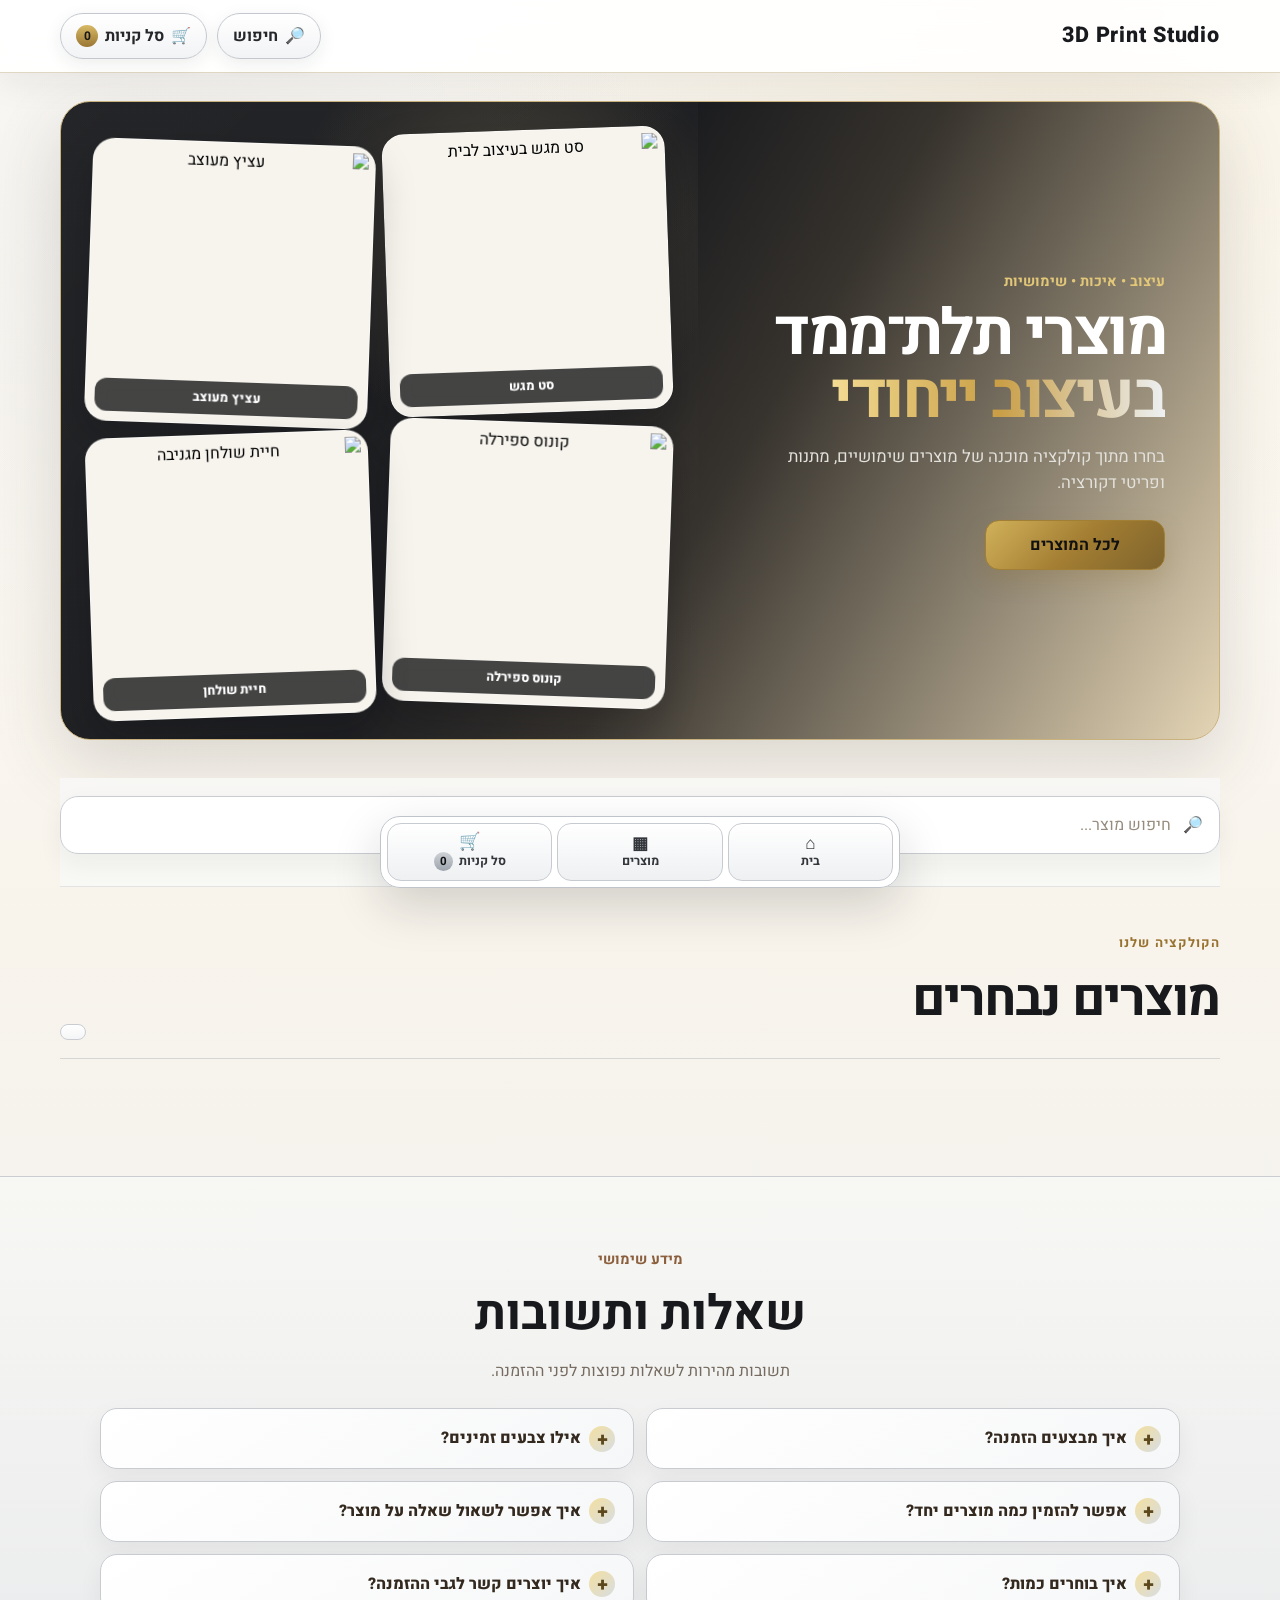
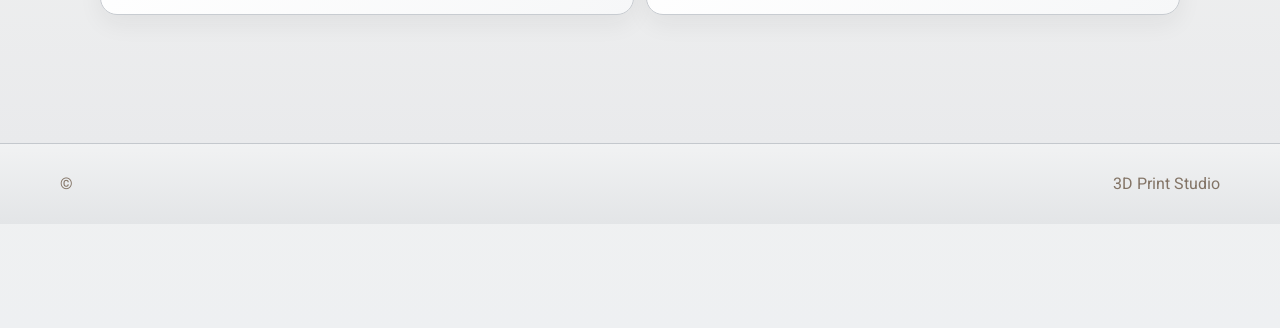
==== public/index.html @ 4e52badb "Refresh mobile layout fixes" ====
<!doctype html>
<html lang="he" dir="rtl">
<head>
  <meta http-equiv="Cache-Control" content="no-cache, no-store, must-revalidate">
  <meta http-equiv="Pragma" content="no-cache">
  <meta http-equiv="Expires" content="0">
  <meta charset="utf-8" />
  <meta name="viewport" content="width=device-width, initial-scale=1, viewport-fit=cover" />
  <title>3D Print Studio | הדפסות תלת־ממד</title>
  <meta name="description" content="מוצרי תלת־ממד מוכנים לבחירה והזמנה." />
  <meta name="robots" content="index,follow" />
  <meta name="theme-color" content="#f7f7f5" />
  <link rel="stylesheet" href="style.css?v=mobile-fix-20261004-1" />
</head>
<body>
  <a class="skip-link" href="#products">דלג למוצרים</a>

  <header class="site-header">
    <div class="container nav">
      <a class="brand" href="#top" id="brand-name">3D Print Studio</a>
      <div class="nav-actions">
        <button class="icon-btn top-action" id="search-focus" aria-label="עבור לחיפוש"><span>🔎</span><span>חיפוש</span></button>
        <button class="cart-btn top-action" id="cart-open" aria-label="פתח סל"><span>🛒</span><span>סל קניות</span><b id="cart-count">0</b></button>
      </div>
    </div>
  </header>

  <main id="top">

    <section class="lux-hero" aria-label="מוצרי תלת־ממד">
      <div class="container lux-hero-inner">
        <div class="lux-hero-copy">
          <span class="eyebrow">עיצוב • איכות • שימושיות</span>
          <h1>מוצרי תלת־ממד<br><span>בעיצוב ייחודי</span></h1>
          <p>בחרו מתוך קולקציה מוכנה של מוצרים שימושיים, מתנות ופריטי דקורציה.</p>
          <a class="btn primary lux-hero-btn" href="#products">לכל המוצרים</a>
        </div>
        <div class="lux-hero-visual hero-real-products" aria-label="מוצרים אמיתיים מהקטלוג">
          <button class="hero-real-card hero-real-tray" type="button" data-hero-product="home-tray-set" aria-label="פתח סט מגש בעיצוב לבית">
            <img data-hero-image="home-tray-set" alt="סט מגש בעיצוב לבית">
            <span>סט מגש</span>
          </button>
          <button class="hero-real-card hero-real-planter" type="button" data-hero-product="ribbed-planter" aria-label="פתח עציץ מעוצב">
            <img data-hero-image="ribbed-planter" alt="עציץ מעוצב">
            <span>עציץ מעוצב</span>
          </button>
          <button class="hero-real-card hero-real-cone" type="button" data-hero-product="spiral-cone" aria-label="פתח קונוס ספירלה">
            <img data-hero-image="spiral-cone" alt="קונוס ספירלה">
            <span>קונוס ספירלה</span>
          </button>
          <button class="hero-real-card hero-real-animal" type="button" data-hero-product="cool-desk-animal" aria-label="פתח חיית שולחן מגניבה">
            <img data-hero-image="cool-desk-animal" alt="חיית שולחן מגניבה">
            <span>חיית שולחן</span>
          </button>
        </div>
      </div>
    </section>
    <section class="catalog-wrap">
      <div class="container">
        <div class="catalog-toolbar">
          <div class="search-box">
            <span>🔎</span>
            <input id="search" type="search" placeholder="חיפוש מוצר..." autocomplete="off" aria-label="חיפוש מוצרים" />
          </div>
          <div id="categories" class="chips" aria-label="סינון קטגוריות"></div>
        </div>

        <div class="catalog-head">
          <div>
            <span class="eyebrow">הקולקציה שלנו</span>
            <h2 id="products">מוצרים נבחרים</h2>
          </div>
          <span id="result-count" class="result-count"></span>
        </div>

        <div id="product-grid" class="grid" aria-live="polite"></div>
        <div id="empty-state" class="empty" hidden>לא מצאנו מוצר מתאים. נסו חיפוש אחר.</div>
      </div>
    </section>

    <section class="faq-section" id="faq">
      <div class="container faq-container">
        <div class="faq-head">
          <span class="eyebrow">מידע שימושי</span>
          <h2>שאלות ותשובות</h2>
          <p>תשובות מהירות לשאלות נפוצות לפני ההזמנה.</p>
        </div>

        <div class="faq-list">
          <details class="faq-item">
            <summary>איך מבצעים הזמנה?</summary>
            <p>בוחרים מוצר, צבע וכמות, מוסיפים לסל ולבסוף שולחים את ההזמנה דרך WhatsApp.</p>
          </details>
          <details class="faq-item">
            <summary>אילו צבעים זמינים?</summary>
            <p>בכל המוצרים אפשר לבחור בין שחור, לבן, ורוד וכחול לפני ההוספה לסל.</p>
          </details>
          <details class="faq-item">
            <summary>אפשר להזמין כמה מוצרים יחד?</summary>
            <p>כן. אפשר להוסיף כמה מוצרים וכמויות שונות לסל ולשלוח את הכול יחד בהזמנה אחת.</p>
          </details>
          <details class="faq-item">
            <summary>איך אפשר לשאול שאלה על מוצר?</summary>
            <p>אפשר לפנות אלינו ישירות ב־WhatsApp ולכתוב את שם המוצר ואת השאלה בצורה מפורטת.</p>
          </details>
          <details class="faq-item">
            <summary>איך בוחרים כמות?</summary>
            <p>בחלון המוצר אפשר להגדיל או להקטין את הכמות לפני ההוספה לסל.</p>
          </details>
          <details class="faq-item">
            <summary>איך יוצרים קשר לגבי ההזמנה?</summary>
            <p>אחרי שבוחרים את המוצרים בסל, לוחצים על “שליחת ההזמנה ב־WhatsApp” וממשיכים משם.</p>
          </details>
        </div>
      </div>
    </section>
  </main>

  <div class="product-modal" id="product-modal" aria-hidden="true">
    <div class="product-modal-card" role="dialog" aria-modal="true" aria-labelledby="product-modal-title">
      <button class="product-modal-close" id="product-modal-close" aria-label="סגור">✕</button>
      <div id="product-modal-media" class="product-modal-media"></div>
      <div class="product-modal-content">
        <span id="product-modal-category" class="category"></span>
        <h2 id="product-modal-title"></h2>
        <p id="product-modal-description"></p>

        <div class="product-option" id="product-color-wrap">
          <span class="quantity-label">בחרו צבע</span>
          <div id="product-colors" class="color-options" aria-label="בחירת צבע"></div>
        </div>

        <div class="product-quantity-wrap">
          <span class="quantity-label">כמות</span>
          <div class="quantity-control" aria-label="בחירת כמות">
            <button type="button" id="product-qty-minus" aria-label="הפחת כמות">−</button>
            <input id="product-qty" type="number" min="1" max="9" value="1" inputmode="numeric" aria-label="כמות" />
            <button type="button" id="product-qty-plus" aria-label="הגדל כמות">+</button>
          </div>
        </div>

        <div class="product-modal-bottom">
          <strong id="product-modal-price"></strong>
          <button class="btn primary" id="product-modal-add">הוספה לסל</button>
        </div>
      </div>
    </div>
  </div>

  <aside class="cart-drawer" id="cart" aria-hidden="true" aria-label="סל מוצרים">
    <div class="cart-panel">
      <div class="cart-head">
        <h2>הבחירה שלי</h2>
        <button class="icon-btn" id="cart-close" aria-label="סגור סל">✕</button>
      </div>
      <div id="cart-items" class="cart-items"></div>
      <div class="cart-footer">
        <div class="cart-total" id="cart-total-wrap">
          <span>סה״כ עלות המוצרים</span>
          <strong id="cart-total">₪0</strong>
        </div>
        <button class="btn primary full" id="send-order" type="button">המשך לפרטי לקוח</button>
        <button class="btn ghost full" id="whatsapp-order">שליחה ב־WhatsApp</button>
        <button class="btn ghost full" id="clear-cart">ניקוי הסל</button>
      </div>
    </div>
  </aside>


  <div class="checkout-modal" id="checkout-modal" aria-hidden="true" hidden>
    <div class="checkout-card" role="dialog" aria-modal="true" aria-labelledby="checkout-title">
      <button class="checkout-close" id="checkout-close" aria-label="סגור">✕</button>

      <div class="checkout-steps" aria-label="שלבי הזמנה">
        <span class="checkout-step active" data-step-indicator="1">1 <small>פרטים</small></span>
        <span class="checkout-step" data-step-indicator="2">2 <small>תשלום</small></span>
        <span class="checkout-step" data-step-indicator="3">3 <small>אישור</small></span>
      </div>

      <section class="checkout-pane active" data-checkout-step="1">
        <span class="eyebrow">כמעט סיימנו</span>
        <h2 id="checkout-title">פרטי הלקוח</h2>
        <p class="checkout-lead">מלאו את הפרטים כדי שנוכל להכין את ההזמנה ולהמשיך לתשלום.</p>

        <form id="customer-form" class="customer-form">
          <label>
            <span>שם מלא</span>
            <input id="customer-name" name="name" type="text" autocomplete="name" required maxlength="80" />
          </label>
          <label>
            <span>טלפון</span>
            <input id="customer-phone" name="phone" type="tel" autocomplete="tel" inputmode="tel" required maxlength="20" />
          </label>
          <label>
            <span>עיר</span>
            <input id="customer-city" name="city" type="text" autocomplete="address-level2" required maxlength="60" />
          </label>
          <label>
            <span>כתובת</span>
            <input id="customer-address" name="address" type="text" autocomplete="street-address" maxlength="120" />
          </label>

          <fieldset class="delivery-options">
            <legend>איך תרצו לקבל את ההזמנה?</legend>
            <label class="delivery-choice"><input type="radio" name="delivery" value="משלוח" checked /> <span>משלוח</span></label>
            <label class="delivery-choice"><input type="radio" name="delivery" value="איסוף עצמי" /> <span>איסוף עצמי</span></label>
          </fieldset>

          <label class="full-field">
            <span>הערות להזמנה</span>
            <textarea id="customer-notes" name="notes" rows="3" maxlength="300" placeholder="אפשר לכתוב כאן הערה נוספת"></textarea>
          </label>

          <div class="checkout-order-mini">
            <span>סה״כ מוצרים</span>
            <strong id="checkout-total-step1">₪0</strong>
          </div>
          <div class="checkout-order-mini">
            <span>משלוח</span>
            <strong id="checkout-shipping-step1">₪30</strong>
          </div>
          <div class="checkout-order-mini">
            <span>סה״כ לתשלום</span>
            <strong id="checkout-grand-total-step1">₪0</strong>
          </div>
          <small class="checkout-note">משלוח: ₪30. באיסוף עצמי אין דמי משלוח.</small>

          <button class="btn primary full" type="submit">המשך לתשלום</button>
        </form>
      </section>

      <section class="checkout-pane payment-page" data-checkout-step="2" hidden>
        <div class="payment-page-hero">
          <span class="payment-page-kicker">שלב אחרון</span>
          <h2>השלמת ההזמנה</h2>
          <p>עברו על הסיכום, ואז צרו קשר כדי להשלים תשלום ולאשר את ההזמנה.</p>
        </div>

        <div id="payment-order-summary" class="payment-order-summary"></div>

        <div class="payment-total">
          <span>סה״כ לתשלום</span>
          <strong id="checkout-payment-total">₪0</strong>
        </div>

        <div class="payment-contact-card">
          <span class="payment-contact-label">לתשלום ולאישור ההזמנה</span>
          <a class="payment-phone" href="tel:0525989098">052-598-9098</a>
          <p>צרו קשר במספר הזה, וננחה אתכם כיצד להשלים את התשלום ולאשר את ההזמנה.</p>
          <a class="payment-call-btn" href="tel:0525989098">התקשרו עכשיו</a>
        </div>

        <div class="payment-page-actions">
          <button class="btn primary full" id="checkout-confirm-order" type="button">שמרתי את פרטי ההזמנה</button>
          <button class="btn ghost full" id="checkout-back" type="button">חזרה לפרטים</button>
        </div>
      </section>

      <section class="checkout-pane checkout-success" data-checkout-step="3" hidden>
        <div class="success-icon" aria-hidden="true">✓</div>
        <span class="eyebrow">אישור הזמנה</span>
        <h2>פרטי ההזמנה נשמרו</h2>
        <p>פרטי ההזמנה נשמרו. להשלמת התשלום ולאישור סופי, יש ליצור קשר בטלפון <a href="tel:0525989098"><strong>052-598-9098</strong></a>.</p>
        <div id="success-summary" class="payment-order-summary"></div>
        <button class="btn primary full" id="success-close" type="button">סיום</button>
      </section>
    </div>
  </div>

  <nav class="mobile-nav" aria-label="ניווט מהיר">
    <a class="mobile-nav-btn" href="#top"><span class="mobile-nav-icon">⌂</span><span>בית</span></a>
    <a class="mobile-nav-btn" href="#products"><span class="mobile-nav-icon">▦</span><span>מוצרים</span></a>
    <button class="mobile-nav-btn" id="mobile-cart"><span class="mobile-nav-icon">🛒</span><span>סל קניות <b id="mobile-cart-count">0</b></span></button>
  </nav>

  <footer>
    <div class="container footer">
      <span id="footer-brand">3D Print Studio</span>
      <span>© <span id="year"></span></span>
    </div>
  </footer>

  <script src="settings.js"></script>
  <script src="products.js?v=stable-product-images-20261002-1"></script>
  <script src="app.js?v=mobile-fix-20261004-1"></script>
</body>
</html>
---- public/style.css ----
@import url('https://fonts.googleapis.com/css2?family=Heebo:wght@400;500;600;700;800&display=swap');
:root{--bg:#080d1a;--panel:#11192b;--panel2:#151f35;--text:#f7f8fc;--muted:#aab5c8;--line:#26334f;--accent:#7da2ff;--white:#fff;--radius:22px}
*{box-sizing:border-box}
html{scroll-behavior:smooth;-webkit-text-size-adjust:100%}
body{margin:0;font-family:"Heebo",Arial,sans-serif;background:var(--bg);color:var(--text);line-height:1.55;padding-bottom:0}
button,input{font:inherit}
button,a{touch-action:manipulation}
a{text-decoration:none;color:inherit}
img{max-width:100%;display:block}
.container{width:min(1160px,92%);margin:auto}
.skip-link{position:absolute;top:-100px;right:16px;background:white;color:#111;padding:12px 16px;z-index:999}.skip-link:focus{top:10px}
.site-header{position:sticky;top:0;z-index:50;background:rgba(8,13,26,.88);backdrop-filter:blur(14px);border-bottom:1px solid rgba(255,255,255,.06)}
.nav{height:72px;display:flex;align-items:center;justify-content:space-between;gap:16px}.brand{font-size:1.25rem;font-weight:800}.nav-actions{display:flex;gap:10px}
.icon-btn,.cart-btn{border:1px solid var(--line);background:var(--panel);color:var(--text);min-height:44px;border-radius:13px;padding:0 15px;cursor:pointer}.icon-btn:focus-visible,.cart-btn:focus-visible,.btn:focus-visible,.chip:focus-visible,.add-btn:focus-visible,input:focus-visible{outline:3px solid #bfd0ff;outline-offset:2px}
.hero{display:grid;grid-template-columns:1.15fr .85fr;gap:50px;align-items:center;min-height:610px;padding-top:60px;padding-bottom:60px}
.eyebrow{display:block;font-size:.9rem;font-weight:700;color:#9db9ff;margin-bottom:12px}.hero h1{font-size:clamp(2.7rem,6vw,5.4rem);line-height:1.02;letter-spacing:-.04em;margin:0 0 20px}.hero p{font-size:1.16rem;color:var(--muted);max-width:650px}.hero-actions{display:flex;gap:12px;flex-wrap:wrap;margin-top:28px}
.btn{display:inline-flex;align-items:center;justify-content:center;min-height:50px;padding:0 20px;border-radius:14px;font-weight:700;border:1px solid transparent;cursor:pointer}.primary{background:var(--white);color:#0b1020}.ghost{border-color:var(--line);background:var(--panel);color:var(--text)}
.hero-visual{background:radial-gradient(circle at 70% 20%,#6f8df2 0,transparent 35%),linear-gradient(145deg,#1a2540,#101728);border:1px solid var(--line);border-radius:32px;min-height:390px;display:grid;place-items:center;box-shadow:0 30px 100px rgba(0,0,0,.35)}.hero-badge{font-size:6rem;font-weight:800;letter-spacing:-.08em}
.catalog-wrap{background:#0d1424;border-top:1px solid var(--line);border-bottom:1px solid var(--line);padding:36px 0 84px}
.catalog-toolbar{position:sticky;top:72px;z-index:40;background:#0d1424;padding:18px 0 15px}.search-box{display:flex;align-items:center;gap:10px;background:var(--panel);border:1px solid var(--line);border-radius:16px;padding:0 16px;min-height:54px}.search-box input{border:0;outline:0;background:transparent;color:var(--text);width:100%;font-size:1rem}.search-box input::placeholder{color:#7f8ba0}
.chips{display:flex;gap:10px;overflow:auto;padding:13px 0 3px;scrollbar-width:none}.chips::-webkit-scrollbar{display:none}.chip{white-space:nowrap;border:1px solid var(--line);background:transparent;color:var(--muted);padding:9px 14px;border-radius:999px;cursor:pointer}.chip.active{background:#eef2ff;color:#111827;border-color:#eef2ff}
.catalog-head{display:flex;align-items:end;justify-content:space-between;gap:20px;margin:38px 0 24px}.catalog-head h2,.about h2{font-size:clamp(2rem,4vw,3rem);margin:0}.result-count{color:var(--muted)}
.grid{display:grid;grid-template-columns:repeat(3,1fr);gap:20px}.product-card{background:var(--panel);border:1px solid var(--line);border-radius:var(--radius);overflow:hidden;display:flex;flex-direction:column;min-width:0}.product-image,.product-placeholder{width:100%;aspect-ratio:4/3;object-fit:cover;background:linear-gradient(145deg,#253553,#182239)}.product-placeholder{display:grid;place-items:center}.product-placeholder span{font-size:3rem;font-weight:800;color:#c6d4f6}.product-content{padding:20px;display:flex;flex-direction:column;flex:1}.category{font-size:.83rem;color:#9db9ff;font-weight:700}.product-content h3{font-size:1.3rem;margin:6px 0}.product-content p{color:var(--muted);margin:0 0 18px}.product-bottom{margin-top:auto;display:flex;align-items:center;justify-content:space-between;gap:12px}.add-btn{border:0;background:#eef2ff;color:#101522;min-height:44px;padding:0 14px;border-radius:12px;font-weight:700;cursor:pointer}
.empty{text-align:center;color:var(--muted);padding:70px 0}.about{display:grid;grid-template-columns:1fr 1fr;gap:50px;padding-top:90px;padding-bottom:90px}.about p{color:var(--muted);font-size:1.08rem}
.cart-drawer{position:fixed;inset:0;background:rgba(0,0,0,.55);z-index:100;opacity:0;pointer-events:none;transition:.2s}.cart-drawer.open{opacity:1;pointer-events:auto}.cart-panel{position:absolute;top:0;bottom:0;left:0;width:min(440px,100%);background:#0e1628;border-right:1px solid var(--line);padding:20px;display:flex;flex-direction:column;transform:translateX(-100%);transition:.25s}.cart-drawer.open .cart-panel{transform:none}.cart-head{display:flex;align-items:center;justify-content:space-between}.cart-items{display:flex;flex-direction:column;gap:10px;overflow:auto;padding:12px 0;flex:1}.cart-item{display:flex;align-items:center;justify-content:space-between;background:var(--panel);border:1px solid var(--line);border-radius:14px;padding:14px}.cart-item div{display:flex;flex-direction:column}.cart-item span,.cart-empty{color:var(--muted)}.cart-item button{background:transparent;border:0;color:var(--text);font-size:1.2rem;min-width:44px;min-height:44px}.cart-footer{display:grid;gap:10px}.full{width:100%}.no-scroll{overflow:hidden}
footer{border-top:1px solid var(--line)}.footer{display:flex;justify-content:space-between;padding:28px 0;color:#8793a8}
.mobile-nav{display:none}
@media(max-width:850px){body{padding-bottom:72px}.site-header{top:0}.nav{height:64px}.hero{grid-template-columns:1fr;min-height:auto;padding-top:34px;gap:28px}.hero-visual{order:-1;min-height:220px}.hero-badge{font-size:4rem}.hero h1{font-size:clamp(2.4rem,12vw,4rem)}.catalog-toolbar{top:64px}.grid{grid-template-columns:repeat(2,1fr)}.about{grid-template-columns:1fr;gap:15px}.mobile-nav{position:fixed;bottom:0;right:0;left:0;z-index:60;height:66px;background:rgba(10,16,29,.96);backdrop-filter:blur(14px);border-top:1px solid var(--line);display:grid;grid-template-columns:repeat(3,1fr)}.mobile-nav a,.mobile-nav button{display:grid;place-items:center;color:var(--text);background:transparent;border:0;font-weight:600}.footer{padding-bottom:25px}}
@media(max-width:560px){.container{width:min(94%,1160px)}.nav-actions .icon-btn{display:none}.hero-actions{display:grid}.hero-actions .btn{width:100%}.grid{grid-template-columns:1fr}.product-content{padding:17px}.product-bottom{align-items:stretch;flex-direction:column}.add-btn{width:100%;min-height:48px}.catalog-head{align-items:flex-start;flex-direction:column}.about{padding-top:65px;padding-bottom:65px}}
@media(prefers-reduced-motion:reduce){*{scroll-behavior:auto!important;transition:none!important}}


/* ===== Professional homepage refresh ===== */
.hero{position:relative}
.hero-copy{position:relative;z-index:2}
.hero-copy .eyebrow{display:inline-flex;align-items:center;padding:7px 12px;border:1px solid rgba(157,185,255,.22);background:rgba(125,162,255,.08);border-radius:999px}
.hero h1{max-width:780px;text-wrap:balance}
.hero-actions .primary{box-shadow:0 12px 34px rgba(255,255,255,.12)}
.hero-points{display:flex;flex-wrap:wrap;gap:10px 18px;margin-top:24px;color:#c4cee0;font-size:.94rem}
.hero-points span{display:inline-flex;align-items:center;gap:6px}

.hero-visual{position:relative;overflow:hidden;isolation:isolate}
.visual-glow{position:absolute;width:280px;height:280px;border-radius:50%;background:rgba(125,162,255,.25);filter:blur(55px);top:-60px;right:-40px;z-index:-1}
.hero-badge{width:190px;height:190px;border-radius:42px;display:grid;place-items:center;background:linear-gradient(145deg,#7da2ff,#5571db);box-shadow:0 28px 65px rgba(44,67,135,.45), inset 0 1px 0 rgba(255,255,255,.28);transform:rotate(-5deg)}
.visual-caption{position:absolute;right:24px;left:24px;bottom:24px;background:rgba(9,14,27,.74);border:1px solid rgba(255,255,255,.12);backdrop-filter:blur(14px);border-radius:18px;padding:16px 18px;display:flex;flex-direction:column;gap:3px}
.visual-caption span{color:var(--muted);font-size:.92rem}

.trust-strip{border-top:1px solid rgba(255,255,255,.06);border-bottom:1px solid var(--line);background:#0c1322}
.trust-grid{display:grid;grid-template-columns:repeat(3,1fr);gap:1px;background:var(--line)}
.trust-grid>div{background:#0c1322;padding:22px 24px;display:flex;flex-direction:column;gap:4px}
.trust-grid strong{font-size:1.02rem}
.trust-grid span{color:var(--muted);font-size:.9rem}

.product-card{transition:transform .2s ease,border-color .2s ease,box-shadow .2s ease}
.product-card:hover{transform:translateY(-5px);border-color:#3d4f78;box-shadow:0 18px 48px rgba(0,0,0,.22)}
.add-btn{transition:transform .15s ease,background .15s ease}
.add-btn:hover{transform:translateY(-1px);background:#fff}

@media(max-width:850px){
  body{padding-bottom:94px}
  .hero{padding-top:26px}
  .hero-points{gap:9px 14px}
  .trust-grid{grid-template-columns:1fr}
  .trust-grid>div{padding:16px 18px}
  .hero-visual{min-height:245px}
  .hero-badge{width:132px;height:132px;border-radius:30px;font-size:3.4rem}
  .visual-caption{right:14px;left:14px;bottom:14px;padding:13px 14px}

  .mobile-nav{
    position:fixed;
    right:12px;
    left:12px;
    bottom:12px;
    z-index:60;
    height:auto;
    padding:8px;
    gap:8px;
    background:rgba(9,14,26,.94);
    backdrop-filter:blur(18px);
    border:1px solid rgba(255,255,255,.10);
    border-radius:20px;
    box-shadow:0 14px 40px rgba(0,0,0,.34);
    display:grid;
    grid-template-columns:repeat(3,1fr)
  }
  .mobile-nav .mobile-nav-btn{
    min-height:58px;
    border:1px solid var(--line);
    border-radius:14px;
    background:linear-gradient(180deg,#151e32,#101827);
    color:var(--text);
    display:flex;
    flex-direction:column;
    align-items:center;
    justify-content:center;
    gap:2px;
    font-weight:700;
    line-height:1.15;
    padding:6px 8px;
    box-shadow:inset 0 1px 0 rgba(255,255,255,.04)
  }
  .mobile-nav .mobile-nav-btn:active{
    transform:translateY(1px);
    background:#1a2540
  }
  .mobile-nav .mobile-nav-icon{font-size:1.12rem;line-height:1}
  .mobile-nav b{
    display:inline-grid;
    place-items:center;
    min-width:19px;
    height:19px;
    padding:0 5px;
    margin-inline-start:3px;
    border-radius:999px;
    background:#eef2ff;
    color:#101522;
    font-size:.72rem
  }
}

@media(max-width:560px){
  .hero h1{font-size:clamp(2.25rem,11vw,3.45rem)}
  .hero p{font-size:1.02rem}
  .hero-points{display:grid}
  .catalog-wrap{padding-top:18px}
}


/* ===== Compact product tiles + product detail modal ===== */
.grid{
  grid-template-columns:repeat(auto-fill,minmax(165px,1fr));
  gap:14px;
}
.product-card{
  cursor:pointer;
  border-radius:18px;
}
.product-card .product-image,
.product-card .product-placeholder{
  aspect-ratio:1/1;
}
.product-card .product-content{
  padding:14px;
}
.product-card .product-content p{
  display:none;
}
.product-card .product-content h3{
  font-size:1.02rem;
  line-height:1.25;
  margin:5px 0 8px;
}
.product-card .category{
  font-size:.75rem;
}
.product-card .product-bottom{
  display:block;
}
.product-card .product-bottom strong{
  font-size:.94rem;
}
.product-card .add-btn{
  display:none;
}
.product-card::after{
  content:"לחצו לפרטים";
  display:block;
  padding:0 14px 14px;
  color:#8fa0bb;
  font-size:.78rem;
}

.product-modal{
  position:fixed;
  inset:0;
  z-index:120;
  display:grid;
  place-items:center;
  padding:22px;
  background:rgba(3,7,15,.74);
  backdrop-filter:blur(10px);
  opacity:0;
  pointer-events:none;
  transition:.18s ease;
}
.product-modal.open{
  opacity:1;
  pointer-events:auto;
}
.product-modal-card{
  position:relative;
  width:min(860px,96vw);
  max-height:90vh;
  overflow:auto;
  display:grid;
  grid-template-columns:1fr 1fr;
  background:#0f1729;
  border:1px solid #2b3958;
  border-radius:28px;
  box-shadow:0 30px 100px rgba(0,0,0,.5);
  transform:scale(.97);
  transition:.18s ease;
}
.product-modal.open .product-modal-card{transform:scale(1)}
.product-modal-close{
  position:absolute;
  top:14px;
  left:14px;
  z-index:2;
  width:44px;
  height:44px;
  border-radius:50%;
  border:1px solid rgba(255,255,255,.16);
  background:rgba(8,13,26,.82);
  color:#fff;
  cursor:pointer;
}
.product-modal-media{
  min-height:420px;
  background:linear-gradient(145deg,#253553,#182239);
}
.product-modal-media img{
  width:100%;
  height:100%;
  min-height:420px;
  object-fit:cover;
}
.product-modal-media .product-placeholder{
  height:100%;
  min-height:420px;
  aspect-ratio:auto;
}
.product-modal-content{
  padding:38px;
  display:flex;
  flex-direction:column;
  justify-content:center;
}
.product-modal-content h2{
  font-size:clamp(2rem,4vw,3.2rem);
  line-height:1.05;
  margin:8px 0 18px;
}
.product-modal-content p{
  color:var(--muted);
  font-size:1.08rem;
  margin:0 0 26px;
}
.product-modal-bottom{
  margin-top:auto;
  display:flex;
  align-items:center;
  justify-content:space-between;
  gap:16px;
}
.product-modal-bottom strong{
  font-size:1.3rem;
}

@media(max-width:850px){
  .grid{
    grid-template-columns:repeat(3,minmax(0,1fr));
    gap:10px;
  }
  .product-card .product-content{
    padding:10px;
  }
  .product-card::after{
    padding:0 10px 10px;
  }
  .product-modal{
    align-items:end;
    padding:0;
  }
  .product-modal-card{
    width:100%;
    max-height:92vh;
    grid-template-columns:1fr;
    border-radius:26px 26px 0 0;
  }
  .product-modal-media{
    min-height:0;
  }
  .product-modal-media img,
  .product-modal-media .product-placeholder{
    min-height:0;
    width:100%;
    aspect-ratio:1.2/1;
  }
  .product-modal-content{
    padding:22px 20px 28px;
  }
  .product-modal-bottom{
    position:sticky;
    bottom:0;
    background:#0f1729;
    padding-top:12px;
  }
}

@media(max-width:560px){
  .grid{
    grid-template-columns:repeat(2,minmax(0,1fr));
  }
  .product-card .product-content h3{
    font-size:.95rem;
  }
}


/* ===== Light cream theme + strong selection contrast ===== */
:root{
  --bg:#fffdf8;
  --panel:#fffaf0;
  --panel2:#f8f0e3;
  --text:#2b2a28;
  --muted:#716c63;
  --line:#d9cdbd;
  --accent:#8b5e3c;
  --white:#ffffff;
}
body{background:var(--bg);color:var(--text)}
.site-header{background:rgba(255,253,248,.94);border-bottom:1px solid var(--line)}
.icon-btn,.cart-btn{background:#fff;border-color:#cdbca7;color:#2b2a28}
.eyebrow,.category{color:#8b5e3c}
.hero-copy .eyebrow{background:#f7efe3;border-color:#ddcbb7}
.hero p,.hero-points,.result-count,.product-content p,.visual-caption span,.trust-grid span,.cart-item span,.cart-empty,.product-modal-content p{color:var(--muted)}
.primary{background:#8b5e3c;color:#fff;border-color:#8b5e3c;box-shadow:none!important}
.primary:hover{background:#71482d}
.ghost{background:#fffaf0;color:#4b4036;border-color:#cdbca7}
.hero-visual{background:linear-gradient(145deg,#fff8ea,#f2e3cf);border-color:#d9c4aa;box-shadow:0 24px 70px rgba(88,65,42,.12)}
.visual-glow{background:rgba(216,181,137,.38)}
.hero-badge{background:linear-gradient(145deg,#d9b98f,#b8895b);color:#fff;box-shadow:0 22px 48px rgba(120,86,52,.22)}
.visual-caption{background:rgba(255,252,246,.88);border-color:#dccbb7;color:#352d26}
.trust-strip{background:#fbf5eb;border-color:var(--line)}
.trust-grid{background:var(--line)}
.trust-grid>div{background:#fbf5eb}
.catalog-wrap{background:#f9f3e9;border-color:var(--line)}
.catalog-toolbar{background:#f9f3e9}
.search-box{background:#fff;border-color:#cdbca7}
.search-box input{color:#2b2a28}
.search-box input::placeholder{color:#968b7d}
.chip{background:#fff;color:#665b50;border-color:#cdbca7}
.chip.active{background:#8b5e3c;color:#fff;border-color:#8b5e3c;box-shadow:0 0 0 3px rgba(139,94,60,.13)}
.product-card{background:#fff;border-color:#d9cdbd}
.product-card:hover,.product-card:focus-visible{border-color:#8b5e3c;box-shadow:0 12px 34px rgba(103,75,48,.14)}
.product-card::after{color:#8b5e3c;font-weight:600}
.product-placeholder{background:linear-gradient(145deg,#f4e9d9,#e9d8c1)}
.product-placeholder span{color:#9d7652}
.product-modal{background:rgba(66,53,42,.35)}
.product-modal-card{background:#fffdf8;border-color:#d9cdbd;box-shadow:0 28px 90px rgba(79,58,38,.22)}
.product-modal-close{background:#fff;color:#3d342d;border-color:#cdbca7}
.product-modal-media{background:linear-gradient(145deg,#f4e9d9,#e9d8c1)}
.product-modal-bottom{background:#fffdf8}
.cart-drawer{background:rgba(66,53,42,.32)}
.cart-panel{background:#fffdf8;border-color:#d9cdbd}
.cart-item{background:#fff;border-color:#d9cdbd}
.cart-item button{color:#4b4036}
footer{border-color:var(--line);background:#fffaf0}
.footer{color:#756a5f}

.product-quantity-wrap{margin:0 0 22px}
.quantity-label{display:block;font-weight:700;margin-bottom:8px}
.quantity-control{display:inline-grid;grid-template-columns:48px 68px 48px;align-items:center;border:1px solid #cdbca7;border-radius:14px;overflow:hidden;background:#fff}
.quantity-control button{height:48px;border:0;background:#f3e8d9;color:#3b332c;font-size:1.4rem;font-weight:700;cursor:pointer}
.quantity-control button:hover{background:#ead9c5}
.quantity-control input{height:48px;width:100%;border:0;border-left:1px solid #d9cdbd;border-right:1px solid #d9cdbd;text-align:center;background:#fff;color:#2b2a28;font-weight:800;appearance:textfield}
.quantity-control input::-webkit-inner-spin-button,.quantity-control input::-webkit-outer-spin-button{appearance:none;margin:0}

.cart-item{gap:12px}
.cart-item-info{display:flex!important;flex-direction:column;gap:4px;flex:1}
.cart-qty{display:inline-grid!important;grid-template-columns:36px 42px 36px;align-items:center;width:max-content;margin-top:7px;border:1px solid #cdbca7;border-radius:10px;overflow:hidden}
.cart-qty button{min-width:36px!important;min-height:34px!important;background:#f3e8d9;border:0;font-size:1.1rem}
.cart-qty span{display:grid;place-items:center;height:34px;color:#2b2a28;font-weight:800;background:#fff}
.remove-item{border:1px solid #d9cdbd!important;border-radius:10px!important;background:#fff!important}

@media(max-width:850px){
  .mobile-nav{background:rgba(255,253,248,.96);border-color:#d9cdbd;box-shadow:0 14px 40px rgba(87,65,43,.16)}
  .mobile-nav .mobile-nav-btn{background:linear-gradient(180deg,#fff,#f7efe4);color:#3d342d;border-color:#cdbca7}
  .mobile-nav .mobile-nav-btn:active{background:#ead9c5}
  .mobile-nav b{background:#8b5e3c;color:#fff}
}


/* ===== Simplified homepage + cart totals ===== */
.hero-copy h1,.hero-points,.trust-strip{display:none!important}
.hero{min-height:430px}
.cart-line-total{font-weight:600;color:#4b4036!important}
.cart-line-total strong{color:#2b2a28}
.cart-total{display:flex;align-items:center;justify-content:space-between;gap:16px;padding:14px 4px 16px;border-top:1px solid #d9cdbd;font-size:1.05rem}
.cart-total strong{font-size:1.35rem;color:#2b2a28}
.btn:disabled{opacity:.48;cursor:not-allowed}
@media(max-width:850px){.hero{min-height:auto}}


/* ===== Persistent quick navigation ===== */
body{padding-bottom:104px}
.mobile-nav{
  position:fixed;
  right:50%;
  transform:translateX(50%);
  left:auto;
  bottom:12px;
  z-index:220;
  width:min(520px,calc(100% - 24px));
  height:auto;
  padding:8px;
  gap:8px;
  background:rgba(255,253,248,.96);
  backdrop-filter:blur(18px);
  border:1px solid #d9cdbd;
  border-radius:20px;
  box-shadow:0 14px 40px rgba(87,65,43,.16);
  display:grid;
  grid-template-columns:repeat(3,1fr)
}
.mobile-nav .mobile-nav-btn{
  min-height:58px;
  border:1px solid #cdbca7;
  border-radius:14px;
  background:linear-gradient(180deg,#fff,#f7efe4);
  color:#3d342d;
  display:flex;
  flex-direction:column;
  align-items:center;
  justify-content:center;
  gap:2px;
  font-weight:700;
  line-height:1.15;
  padding:6px 8px;
  box-shadow:inset 0 1px 0 rgba(255,255,255,.75)
}
.mobile-nav .mobile-nav-btn:active{transform:translateY(1px);background:#ead9c5}
.mobile-nav .mobile-nav-icon{font-size:1.12rem;line-height:1}
.mobile-nav b{
  display:inline-grid;
  place-items:center;
  min-width:19px;
  height:19px;
  padding:0 5px;
  margin-inline-start:3px;
  border-radius:999px;
  background:#8b5e3c;
  color:#fff;
  font-size:.72rem
}
@media(max-width:850px){
  body{padding-bottom:104px}
  .mobile-nav{z-index:220}
  .cart-panel{padding-bottom:112px}
  .product-modal{padding-bottom:92px}
  .product-modal-card{max-height:calc(100vh - 104px)}
}


/* ===== Luxury editorial storefront ===== */
:root{
  --bg:#fbf8f2;
  --panel:#fffdf9;
  --panel2:#f3ecdf;
  --text:#211d18;
  --muted:#766c60;
  --line:#ddd0bd;
  --accent:#9a6d2f;
  --gold:#b78a49;
  --gold-soft:#eadbc3;
  --ink:#211d18;
}
body{
  background:
    radial-gradient(circle at 80% -10%,rgba(183,138,73,.10),transparent 34%),
    linear-gradient(180deg,#fffdf9 0,#faf6ef 46%,#f6efe5 100%);
  color:var(--ink)
}
.site-header{
  background:rgba(255,253,249,.92);
  border-bottom:1px solid rgba(183,138,73,.22);
  box-shadow:0 8px 30px rgba(77,55,29,.05)
}
.brand{
  font-size:1.35rem;
  letter-spacing:.015em;
  color:#2a2118
}
.nav-actions{align-items:center}
.top-action{
  display:inline-flex!important;
  align-items:center;
  justify-content:center;
  gap:7px;
  min-height:46px;
  padding:0 15px;
  border-radius:999px!important;
  background:#fff!important;
  border:1px solid #d8c6ad!important;
  color:#34291f!important;
  font-weight:700;
  box-shadow:0 5px 18px rgba(75,51,24,.05)
}
.top-action:hover{border-color:var(--gold)!important;box-shadow:0 8px 22px rgba(113,78,36,.10)}
.top-action b{
  display:inline-grid;place-items:center;min-width:22px;height:22px;padding:0 6px;
  border-radius:999px;background:#2b241d;color:#fff;font-size:.75rem
}

.catalog-wrap{
  background:transparent;
  border:0;
  padding:26px 0 92px
}
.catalog-toolbar{
  top:72px;
  background:rgba(251,248,242,.94);
  backdrop-filter:blur(15px);
  border-bottom:1px solid rgba(183,138,73,.13)
}
.search-box{
  min-height:58px;
  border-radius:18px;
  border:1px solid #d8c6ad;
  background:rgba(255,255,255,.92);
  box-shadow:0 8px 28px rgba(80,58,33,.06)
}
.search-box:focus-within{
  border-color:var(--gold);
  box-shadow:0 0 0 4px rgba(183,138,73,.12),0 10px 30px rgba(80,58,33,.07)
}
.chips{padding-top:14px}
.chip{
  min-height:42px;
  padding:8px 17px;
  border-color:#d9c9b2;
  background:#fffdf9;
  color:#5d5145;
  font-weight:700
}
.chip.active{
  background:#2a241e;
  color:#fff;
  border-color:#2a241e;
  box-shadow:0 8px 18px rgba(44,36,29,.14)
}

.catalog-head{
  margin:46px 0 25px;
  padding-bottom:18px;
  border-bottom:1px solid rgba(183,138,73,.23)
}
.catalog-head .eyebrow{
  text-transform:none;
  letter-spacing:.08em;
  color:#9a6d2f;
  font-size:.82rem;
  margin-bottom:7px
}
.catalog-head h2{
  font-size:clamp(2.1rem,4vw,3.45rem);
  font-weight:700;
  letter-spacing:-.025em;
  color:#241e18
}
.result-count{
  background:#fff;
  border:1px solid #ddcfbd;
  border-radius:999px;
  padding:7px 12px;
  color:#736759;
  font-weight:600
}

.grid{gap:18px}
.product-card{
  background:rgba(255,255,255,.93);
  border:1px solid #dfd2c0;
  border-radius:22px;
  box-shadow:0 12px 30px rgba(70,49,25,.06);
  transition:transform .22s ease,box-shadow .22s ease,border-color .22s ease
}
.product-card:hover,.product-card:focus-visible{
  transform:translateY(-5px);
  border-color:#c69c61;
  box-shadow:0 20px 44px rgba(77,54,27,.12)
}
.product-card .product-image,
.product-card .product-placeholder{
  background:linear-gradient(145deg,#f5eee3,#eadcc7);
  border-bottom:1px solid #e4d7c5
}
.product-placeholder span{
  color:#a27b45;
  text-shadow:0 1px 0 #fff
}
.product-card .product-content{padding:15px}
.product-card .category{
  color:#9a6d2f;
  letter-spacing:.035em;
  font-weight:700
}
.product-card .product-content h3{
  color:#2b241d;
  font-size:1.05rem;
  margin:6px 0 12px
}
.product-card .product-bottom{
  display:flex;
  align-items:center;
  justify-content:space-between;
  gap:10px
}
.product-card .product-bottom strong{
  color:#211d18;
  font-size:1rem
}
.card-action{
  display:inline-flex;
  align-items:center;
  justify-content:center;
  min-height:34px;
  padding:0 12px;
  border-radius:999px;
  background:#f1e5d3;
  color:#6f4f25;
  border:1px solid #d9bf99;
  font-size:.78rem;
  font-weight:800
}
.product-card::after{display:none!important}

.product-modal{background:rgba(37,29,21,.38);backdrop-filter:blur(13px)}
.product-modal-card{
  background:#fffdf9;
  border:1px solid #d8c5a9;
  border-radius:30px;
  box-shadow:0 30px 90px rgba(50,35,17,.22)
}
.product-modal-media{
  background:linear-gradient(145deg,#f4ecdf,#e7d7c0)
}
.product-modal-content{padding:42px}
.product-modal-content h2{color:#241e18}
.product-modal-content p{color:#74695d}
.quantity-label{color:#45382b}
.quantity-control{
  border-color:#d4bea0;
  background:#fff;
  box-shadow:0 5px 15px rgba(80,55,25,.05)
}
.quantity-control button{
  background:#f1e4d1;
  color:#4f3a23
}
.quantity-control button:hover{background:#e6d2b4}
.product-modal-bottom{
  border-top:1px solid #eadfce;
  padding-top:18px
}
.product-modal-bottom>strong{
  color:#2a2118;
  font-size:1.18rem
}
.primary{
  background:linear-gradient(180deg,#332920,#211b16)!important;
  color:#fff!important;
  border-color:#211b16!important;
  box-shadow:0 9px 20px rgba(44,34,25,.16)!important
}
.primary:hover{background:linear-gradient(180deg,#433528,#2a211a)!important}
.ghost{
  background:#fffdf9;
  color:#584839;
  border-color:#d6c3a9
}

.cart-drawer{background:rgba(37,29,21,.30);backdrop-filter:blur(9px)}
.cart-panel{
  background:#fffdf9;
  border-right:1px solid #d9c7ae;
  box-shadow:18px 0 60px rgba(56,39,20,.13)
}
.cart-head h2{color:#2a211a}
.cart-item{
  background:#fff;
  border-color:#dfd1be;
  border-radius:16px;
  box-shadow:0 7px 18px rgba(75,52,25,.045)
}
.cart-line-total{color:#665849!important}
.cart-qty{border-color:#d1b992}
.cart-qty button{background:#f1e4d1}
.cart-total{
  background:#f5ecdf;
  border:1px solid #ddcab0;
  border-radius:16px;
  padding:14px 16px;
  margin-bottom:2px
}
.cart-total strong{color:#2c231b;font-size:1.4rem}

.mobile-nav{
  background:rgba(255,253,249,.96)!important;
  border:1px solid #d7c4a8!important;
  box-shadow:0 18px 46px rgba(68,47,23,.18)!important
}
.mobile-nav .mobile-nav-btn{
  border-color:#deceb9!important;
  background:linear-gradient(180deg,#fff,#f8f0e5)!important;
  color:#493a2d!important;
  transition:.18s ease
}
.mobile-nav .mobile-nav-btn.active{
  background:linear-gradient(180deg,#332920,#211b16)!important;
  color:#fff!important;
  border-color:#211b16!important;
  box-shadow:0 8px 18px rgba(42,33,24,.18)
}
.mobile-nav .mobile-nav-btn.active b{
  background:#c79b5c;
  color:#211b16
}
.mobile-nav b{background:#8a6533}

.footer{color:#837466}
footer{background:#f6efe5;border-color:#dfd1be}

@media(max-width:850px){
  .catalog-toolbar{top:64px}
  .product-modal-content{padding:24px 20px 30px}
}
@media(max-width:560px){
  .top-action span:nth-child(2){display:none}
  .top-action{width:46px;padding:0}
  .cart-btn.top-action{width:auto;padding:0 11px}
  .cart-btn.top-action span:nth-child(2){display:inline}
  .grid{gap:12px}
  .product-card{border-radius:18px}
  .catalog-head{margin-top:34px}
}


/* ===== Product options, AI assistant and order tracking ===== */
.product-option{margin:0 0 20px}
.color-options{display:flex;flex-wrap:wrap;gap:8px}
.color-choice{
  min-height:40px;padding:0 14px;border-radius:999px;border:1px solid #d7c4a8;
  background:#fff;color:#4c3d2f;font-weight:700;cursor:pointer
}
.color-choice.active{
  background:#2b241d;color:#fff;border-color:#2b241d;
  box-shadow:0 0 0 3px rgba(183,138,73,.18)
}
.engraving-wrap small{display:block;margin-top:6px;color:#8a7b6b}
.engraving-input,.utility-card input{
  width:100%;min-height:48px;border:1px solid #d7c4a8;border-radius:13px;
  padding:0 14px;background:#fff;color:#2b241d;outline:0
}
.engraving-input:focus,.utility-card input:focus{
  border-color:#b78a49;box-shadow:0 0 0 4px rgba(183,138,73,.12)
}
.cart-option{font-size:.9rem;color:#74675a!important}
.cart-option strong{color:#3a3027}

.utility-modal{
  position:fixed;inset:0;z-index:210;display:grid;place-items:center;padding:22px;
  background:rgba(37,29,21,.38);backdrop-filter:blur(12px);
  opacity:0;pointer-events:none;transition:.18s ease
}
.utility-modal.open{opacity:1;pointer-events:auto}
.utility-card{
  width:min(620px,96vw);max-height:calc(100vh - 130px);overflow:auto;
  background:#fffdf9;border:1px solid #d8c5a9;border-radius:26px;
  box-shadow:0 30px 90px rgba(50,35,17,.22);padding:24px
}
.utility-head{display:flex;align-items:flex-start;justify-content:space-between;gap:18px;margin-bottom:18px}
.utility-head h2{margin:3px 0 0;font-size:clamp(1.55rem,4vw,2.25rem);line-height:1.15}
.utility-note{display:block;margin-top:10px;color:#877969}
.ai-card{display:flex;flex-direction:column}
.ai-chat{
  min-height:250px;max-height:48vh;overflow:auto;display:flex;flex-direction:column;gap:10px;
  padding:14px;background:#f7f0e6;border:1px solid #e1d2bd;border-radius:18px
}
.ai-message{max-width:88%;padding:11px 13px;border-radius:16px;white-space:pre-wrap}
.ai-message.assistant{align-self:flex-start;background:#fff;border:1px solid #dfcfba;color:#40352b}
.ai-message.user{align-self:flex-end;background:#2b241d;color:#fff}
.ai-form{display:grid;grid-template-columns:1fr auto;gap:9px;margin-top:12px}
.ai-form .btn{min-width:92px}

.mobile-nav{
  width:min(720px,calc(100% - 12px))!important;
  grid-template-columns:repeat(4,1fr)!important;
  gap:5px!important;padding:6px!important
}
.mobile-nav .mobile-nav-btn{min-width:0;padding:5px 3px!important;font-size:.78rem}
.mobile-nav .mobile-nav-icon{font-size:1.08rem}
body{padding-bottom:104px}

@media(max-width:560px){
  .mobile-nav{bottom:6px!important;border-radius:17px!important}
  .mobile-nav .mobile-nav-btn{min-height:55px!important;border-radius:12px!important;font-size:.69rem}
  .mobile-nav .mobile-nav-icon{font-size:1rem}
  .utility-modal{align-items:end;padding:0 0 92px}
  .utility-card{width:100%;max-height:calc(100vh - 105px);border-radius:24px 24px 0 0;padding:20px}
  .ai-form,  .ai-form .btn{width:100%}
  .product-modal-content{padding-bottom:34px}
}


/* ===== FAQ + stricter AI access + tracking alignment ===== */
.utility-modal[hidden]{display:none!important}

.faq-section{
  padding:72px 0 128px;
  background:linear-gradient(180deg,rgba(255,253,249,.2),#f4ecdf);
  border-top:1px solid rgba(183,138,73,.18)
}
.faq-container{width:min(900px,92%)}
.faq-head{margin-bottom:24px}
.faq-head h2{
  margin:4px 0 8px;
  font-size:clamp(2rem,4vw,3rem);
  color:#241e18
}
.faq-head p{margin:0;color:#766b60}
.faq-list{display:grid;gap:10px}
.faq-item{
  background:#fffdf9;
  border:1px solid #ddcdb6;
  border-radius:17px;
  box-shadow:0 8px 24px rgba(74,51,26,.05);
  overflow:hidden
}
.faq-item summary{
  position:relative;
  cursor:pointer;
  list-style:none;
  padding:17px 52px 17px 18px;
  font-weight:800;
  color:#34291f
}
.faq-item summary::-webkit-details-marker{display:none}
.faq-item summary::before{
  content:"+";
  position:absolute;
  right:18px;
  top:50%;
  transform:translateY(-50%);
  width:26px;height:26px;
  display:grid;place-items:center;
  border-radius:50%;
  background:#f0e3d0;
  color:#704f26;
  font-size:1.2rem
}
.faq-item[open] summary::before{content:"−"}
.faq-item p{
  margin:0;
  padding:0 18px 18px;
  color:#716559;
  line-height:1.75
}


@media(max-width:560px){
  .faq-section{padding:52px 0 118px}
  .faq-container{width:min(94%,900px)}
  .faq-item summary{padding:15px 48px 15px 15px}
    }


/* ===== Final navigation after removing order tracking ===== */
.mobile-nav{
  width:min(620px,calc(100% - 12px))!important;
  grid-template-columns:repeat(4,1fr)!important;
}


/* ===== Gold & silver luxury refresh ===== */
:root{
  --gold:#c8a24d;
  --gold-deep:#98722f;
  --gold-pale:#f2e5bd;
  --silver:#b9bec6;
  --silver-deep:#7f8791;
  --silver-pale:#f1f3f5;
  --lux-ink:#17191c;
}
body{
  background:
    radial-gradient(circle at 12% 4%,rgba(185,190,198,.18),transparent 25%),
    radial-gradient(circle at 88% 2%,rgba(200,162,77,.16),transparent 28%),
    linear-gradient(180deg,#fff 0,#f8f7f3 52%,#f0f1f2 100%);
}
.site-header{
  background:rgba(255,255,255,.92)!important;
  border-bottom:1px solid rgba(164,137,80,.34)!important;
  box-shadow:0 10px 34px rgba(25,27,30,.07)!important
}
.brand{
  color:#191a1d!important;
  letter-spacing:.04em!important;
  text-shadow:0 1px 0 #fff
}
.top-action{
  border:1px solid #c4c8ce!important;
  background:linear-gradient(180deg,#fff,#f2f3f5)!important;
  color:#25272a!important;
  box-shadow:inset 0 1px 0 #fff,0 5px 18px rgba(30,32,35,.08)!important
}
.top-action:hover{border-color:var(--gold)!important}
.top-action b{
  background:linear-gradient(180deg,#d7b965,#9a7633)!important;
  color:#171717!important
}

.catalog-toolbar{
  background:rgba(248,248,246,.93)!important;
  border-bottom:1px solid rgba(170,174,180,.28)!important
}
.search-box{
  border:1px solid #c9cdd2!important;
  background:rgba(255,255,255,.95)!important;
  box-shadow:0 9px 26px rgba(28,30,33,.06)!important
}
.search-box:focus-within{
  border-color:#c4a354!important;
  box-shadow:0 0 0 4px rgba(200,162,77,.13),0 10px 30px rgba(28,30,33,.07)!important
}
.chip{
  border-color:#c7cbd0!important;
  background:linear-gradient(180deg,#fff,#f5f6f7)!important;
  color:#4b4f54!important
}
.chip.active{
  background:linear-gradient(135deg,#d5b75f,#a9863b)!important;
  color:#151515!important;
  border-color:#b28f42!important;
  box-shadow:0 8px 20px rgba(160,125,53,.20)!important
}
.catalog-head{border-color:rgba(154,160,168,.35)!important}
.catalog-head .eyebrow,.category{color:#98722f!important}
.catalog-head h2,.faq-head h2{color:#17191c!important}
.result-count{
  border-color:#c9cdd2!important;
  background:linear-gradient(180deg,#fff,#f4f5f6)!important;
  color:#5a6067!important
}

.product-card{
  border:1px solid #c9cdd2!important;
  background:linear-gradient(145deg,#fff 0,#fbfbfb 60%,#f4f2ec 100%)!important;
  box-shadow:0 12px 32px rgba(31,33,36,.07)!important
}
.product-card:hover,.product-card:focus-visible{
  border-color:#c5a24f!important;
  box-shadow:0 20px 48px rgba(31,33,36,.12),0 0 0 1px rgba(200,162,77,.22)!important
}
.product-card .product-image,.product-card .product-placeholder,
.product-modal-media{
  background:
    linear-gradient(135deg,rgba(255,255,255,.8),rgba(255,255,255,0)),
    linear-gradient(145deg,#eceef0,#ddd5bf)!important;
  border-color:#cfd2d6!important
}
.product-placeholder span{
  color:#9d7a34!important;
  text-shadow:0 1px 0 white,0 0 12px rgba(255,255,255,.8)!important
}
.card-action{
  background:linear-gradient(135deg,#f5e8bd,#e3e6e9)!important;
  color:#55431e!important;
  border:1px solid #c6a95e!important
}

.product-modal-card{
  background:linear-gradient(145deg,#fff,#f7f7f5)!important;
  border:1px solid #c4c8ce!important;
  box-shadow:0 30px 100px rgba(20,22,25,.24),0 0 0 1px rgba(200,162,77,.18)!important
}
.product-modal-close{
  border-color:#bbc0c6!important;
  background:linear-gradient(180deg,#fff,#eef0f2)!important
}
.product-modal-bottom{
  background:transparent!important;
  border-color:#d5d8dc!important
}
.primary{
  background:linear-gradient(135deg,#d1b15a 0,#a27d32 52%,#7f642d 100%)!important;
  color:#111!important;
  border-color:#a17f35!important;
  box-shadow:0 10px 24px rgba(143,108,42,.22)!important
}
.primary:hover{
  background:linear-gradient(135deg,#dfc26a,#ad8738 55%,#8b6a2e)!important
}
.ghost{
  background:linear-gradient(180deg,#fff,#eef0f2)!important;
  border-color:#c3c8cd!important;
  color:#3e4247!important
}
.quantity-control{border-color:#bdc2c8!important}
.quantity-control button{
  background:linear-gradient(180deg,#f5f6f7,#e1e4e7)!important;
  color:#34373b!important
}
.quantity-control input{border-color:#d1d4d8!important}

.color-options{gap:10px!important}
.color-choice{
  min-height:44px!important;
  display:inline-flex!important;
  align-items:center!important;
  gap:8px!important;
  padding:0 14px!important;
  background:linear-gradient(180deg,#fff,#f3f4f5)!important;
  color:#303236!important;
  border:1px solid #c3c7cc!important;
  border-radius:999px!important;
  box-shadow:inset 0 1px 0 #fff!important
}
.color-choice.active{
  border-color:#bd9945!important;
  box-shadow:0 0 0 3px rgba(200,162,77,.18),0 5px 14px rgba(36,37,40,.08)!important
}
.color-dot{
  width:17px;height:17px;border-radius:50%;
  border:1px solid rgba(0,0,0,.22);
  box-shadow:inset 0 1px 2px rgba(255,255,255,.45)
}
.color-black .color-dot{background:#151515}
.color-white .color-dot{background:#fff;border-color:#aeb2b7}
.color-pink .color-dot{background:#ef9db6}
.color-blue .color-dot{background:#3e7fc5}

.cart-panel{
  background:linear-gradient(180deg,#fff,#f5f6f7)!important;
  border-color:#c3c7cc!important;
  box-shadow:18px 0 65px rgba(25,27,30,.16)!important
}
.cart-item{
  border-color:#c9cdd2!important;
  background:#fff!important;
  box-shadow:0 8px 20px rgba(26,28,31,.05)!important
}
.cart-total{
  background:linear-gradient(135deg,#f5e8bd,#eceff1)!important;
  border-color:#c8aa60!important
}

.faq-section{
  background:linear-gradient(180deg,#f7f7f4,#e9eaec)!important;
  border-top:1px solid #c9cdd2!important
}
.faq-item{
  background:linear-gradient(145deg,#fff,#f6f7f8)!important;
  border-color:#c8ccd1!important;
  box-shadow:0 9px 24px rgba(27,29,32,.06)!important
}
.faq-item summary::before{
  background:linear-gradient(135deg,#f3df9f,#d8dde2)!important;
  color:#5d481d!important
}

.mobile-nav{
  width:min(520px,calc(100% - 12px))!important;
  grid-template-columns:repeat(3,1fr)!important;
  background:rgba(255,255,255,.96)!important;
  border:1px solid #bfc4ca!important;
  box-shadow:0 18px 48px rgba(24,26,29,.17)!important
}
.mobile-nav .mobile-nav-btn{
  border-color:#c7cbd0!important;
  background:linear-gradient(180deg,#fff,#eef0f2)!important;
  color:#33363a!important
}
.mobile-nav .mobile-nav-btn.active{
  background:linear-gradient(135deg,#d2b35d,#9c7934)!important;
  color:#151515!important;
  border-color:#ad893c!important;
  box-shadow:0 8px 20px rgba(145,110,42,.18)!important
}
.mobile-nav b{
  background:linear-gradient(180deg,#cfd3d7,#9da4ac)!important;
  color:#111!important
}
footer{
  background:linear-gradient(180deg,#f1f2f3,#e3e5e7)!important;
  border-color:#c4c8cd!important
}

@media(max-width:560px){
  .mobile-nav{width:calc(100% - 12px)!important}
}


/* ===== Warm luxury + gold/silver blend ===== */
body{
  background:
    radial-gradient(circle at 82% 0,rgba(202,164,82,.13),transparent 30%),
    radial-gradient(circle at 10% 12%,rgba(176,181,188,.13),transparent 26%),
    linear-gradient(180deg,#fffdf9 0,#f8f4ec 48%,#eef0f2 100%)!important
}

.lux-hero{
  padding:28px 0 18px;
  background:transparent
}
.lux-hero-inner{
  min-height:390px;
  border:1px solid #c9b27d;
  border-radius:30px;
  overflow:hidden;
  position:relative;
  display:grid;
  grid-template-columns:.9fr 1.1fr;
  background:
    linear-gradient(120deg,rgba(23,24,27,.98) 0 42%,rgba(38,34,29,.92) 58%,rgba(223,205,168,.82) 100%);
  box-shadow:0 24px 70px rgba(58,48,35,.16)
}
.lux-hero-copy{
  position:relative;
  z-index:3;
  align-self:center;
  padding:46px 54px;
  color:#fff
}
.lux-hero-copy .eyebrow{color:#e2c779!important;margin-bottom:10px}
.lux-hero-copy h1{
  margin:0 0 16px;
  font-size:clamp(2.5rem,5vw,4.6rem);
  line-height:.98;
  letter-spacing:-.04em
}
.lux-hero-copy h1 span{
  background:linear-gradient(90deg,#f3dc93,#c99e45,#edf0f2);
  -webkit-background-clip:text;
  background-clip:text;
  color:transparent
}
.lux-hero-copy p{
  max-width:520px;
  color:#e3e1dc;
  font-size:1.05rem;
  margin:0 0 24px
}
.lux-hero-btn{min-width:180px}
.lux-hero-visual{
  position:relative;
  min-height:390px;
  overflow:hidden;
  background:
    radial-gradient(circle at 58% 38%,rgba(255,255,255,.55),transparent 26%),
    linear-gradient(135deg,rgba(255,255,255,.08),rgba(255,255,255,.0))
}
.hero-product{
  position:absolute;
  width:230px;
  aspect-ratio:1;
  object-fit:cover;
  border-radius:28px;
  box-shadow:0 24px 48px rgba(16,17,19,.23);
  border:1px solid rgba(255,255,255,.5)
}
.hero-phone{right:8%;bottom:36px;transform:rotate(2deg)}
.hero-vase{right:37%;top:32px;width:210px;transform:rotate(-5deg)}
.hero-heart{left:5%;bottom:28px;width:190px;transform:rotate(6deg)}

.catalog-wrap{padding-top:20px!important}
.product-card .product-image{
  display:block!important;
  width:100%!important;
  aspect-ratio:1/1!important;
  object-fit:cover!important;
  background:#f5f3ee!important
}
.product-modal-media img{
  width:100%;
  height:100%;
  min-height:420px;
  object-fit:cover
}
.product-card .product-bottom strong{
  font-size:1.03rem!important;
  font-weight:800
}
.product-card{
  overflow:hidden
}

.faq-container{width:min(1080px,92%)!important}
.faq-list{
  display:grid!important;
  grid-template-columns:repeat(2,minmax(0,1fr))!important;
  gap:12px!important
}
.faq-item{height:max-content}
.faq-head{text-align:center}
.faq-head .eyebrow{margin-bottom:6px}

@media(max-width:850px){
  .lux-hero-inner{
    grid-template-columns:1fr;
    min-height:auto
  }
  .lux-hero-copy{padding:34px 26px 22px;text-align:center}
  .lux-hero-copy p{margin-inline:auto}
  .lux-hero-visual{min-height:260px}
  .hero-product{width:160px;border-radius:22px}
  .hero-phone{right:9%;bottom:24px}
  .hero-vase{right:39%;top:20px;width:150px}
  .hero-heart{left:7%;bottom:18px;width:135px}
}
@media(max-width:620px){
  .lux-hero{padding-top:14px}
  .lux-hero-inner{border-radius:22px}
  .lux-hero-copy h1{font-size:clamp(2.2rem,11vw,3.3rem)}
  .lux-hero-copy{padding:28px 20px 18px}
  .lux-hero-visual{min-height:220px}
  .hero-product{width:132px}
  .hero-vase{width:126px}
  .hero-heart{width:112px}
  .faq-list{grid-template-columns:1fr!important}
}


/* ===== Customer checkout + bit payment ===== */
.checkout-modal{
  position:fixed;inset:0;z-index:260;
  display:grid;place-items:center;
  padding:22px;
  background:rgba(25,24,22,.46);
  backdrop-filter:blur(12px);
  opacity:0;pointer-events:none;
  transition:.18s ease
}
.checkout-modal[hidden]{display:none!important}
.checkout-modal.open{opacity:1;pointer-events:auto}
.checkout-card{
  position:relative;
  width:min(760px,96vw);
  max-height:calc(100vh - 44px);
  overflow:auto;
  background:linear-gradient(145deg,#fffdf9,#f3f4f5);
  border:1px solid #c7b16f;
  border-radius:28px;
  box-shadow:0 34px 100px rgba(26,24,20,.27);
  padding:26px
}
.checkout-close{
  position:absolute;left:18px;top:18px;
  width:42px;height:42px;border-radius:50%;
  border:1px solid #c6c9cd;
  background:#fff;color:#292b2e;
  cursor:pointer;font-weight:800
}
.checkout-steps{
  display:grid;grid-template-columns:repeat(3,1fr);
  gap:8px;margin:0 56px 28px 0
}
.checkout-step{
  min-height:54px;border-radius:14px;
  display:flex;align-items:center;justify-content:center;gap:7px;
  border:1px solid #d2d5d9;
  background:#fff;color:#787d82;font-weight:800
}
.checkout-step small{font-size:.78rem;font-weight:700}
.checkout-step.active{
  border-color:#c5a24f;
  color:#2a241a;
  background:linear-gradient(135deg,#f4e1a5,#e4e7e9)
}
.checkout-pane h2{font-size:clamp(1.9rem,5vw,2.8rem);margin:4px 0 8px}
.checkout-lead{margin:0 0 24px;color:#6c6963}
.customer-form{
  display:grid;
  grid-template-columns:repeat(2,minmax(0,1fr));
  gap:14px
}
.customer-form label{display:grid;gap:7px;font-weight:700;color:#393631}
.customer-form input,
.customer-form textarea{
  width:100%;border:1px solid #c9cdd2;border-radius:13px;
  background:#fff;color:#202225;
  padding:12px 14px;outline:0
}
.customer-form input{min-height:49px}
.customer-form textarea{resize:vertical;min-height:92px}
.customer-form input:focus,
.customer-form textarea:focus{
  border-color:#c09b43;
  box-shadow:0 0 0 4px rgba(200,162,77,.13)
}
.full-field,.delivery-options,.checkout-order-mini,.checkout-note,.customer-form>.btn{grid-column:1/-1}
.delivery-options{
  margin:2px 0 0;padding:14px;
  display:flex;gap:10px;flex-wrap:wrap;
  border:1px solid #d0d3d7;border-radius:15px;background:#fff
}
.delivery-options legend{padding:0 6px;font-weight:800}
.delivery-choice{
  display:flex!important;grid-template-columns:auto 1fr!important;
  align-items:center!important;gap:7px!important;
  min-height:42px;padding:0 12px;border-radius:999px;
  border:1px solid #d4d6da;background:#f7f7f7
}
.delivery-choice input{width:auto!important;min-height:0!important}
.checkout-order-mini,.payment-total{
  display:flex;align-items:center;justify-content:space-between;gap:16px;
  padding:16px;border:1px solid #c9b16d;border-radius:16px;
  background:linear-gradient(135deg,#f7eac0,#eef0f2)
}
.checkout-order-mini strong,.payment-total strong{font-size:1.35rem}
.checkout-note{color:#7a746b}
.bit-payment-head{display:flex;align-items:center;gap:16px;margin-bottom:20px}
.bit-payment-head h2{margin:2px 0 0}
.bit-mark{
  width:76px;height:76px;border-radius:24px;
  display:grid;place-items:center;
  background:linear-gradient(145deg,#55d8ff,#138ed2);
  color:#fff;font-size:2rem;font-weight:900;letter-spacing:-.08em;
  box-shadow:0 12px 28px rgba(23,143,205,.25)
}
.payment-order-summary{
  display:grid;gap:9px;margin:16px 0
}
.payment-summary-line{
  display:flex;align-items:center;justify-content:space-between;gap:18px;
  padding:13px 14px;border:1px solid #d7d9dc;border-radius:14px;background:#fff
}
.payment-summary-line>div{display:grid;gap:2px}
.payment-summary-line span{color:#74787c;font-size:.9rem}
.payment-total{margin:15px 0}
.bit-pay-button{
  width:100%;min-height:58px;border:0;border-radius:16px;
  background:linear-gradient(145deg,#46cfff,#0c8fd3);
  color:#fff;font-size:1.15rem;font-weight:900;
  box-shadow:0 12px 26px rgba(19,142,204,.22)
}
.bit-pay-button:disabled{opacity:.52;cursor:not-allowed;box-shadow:none}
.bit-status-note{
  margin:10px 0 16px;padding:12px 14px;border-radius:13px;
  background:#fff6dd;border:1px solid #e4cc87;color:#66552a;
  line-height:1.55
}
.checkout-success{text-align:center}
.success-icon{
  width:84px;height:84px;margin:6px auto 18px;
  display:grid;place-items:center;border-radius:50%;
  background:linear-gradient(145deg,#e3c46d,#a78336);
  color:#fff;font-size:2.5rem;font-weight:900
}

@media(max-width:620px){
  .checkout-modal{align-items:end;padding:0 0 88px}
  .checkout-card{
    width:100%;max-height:calc(100vh - 95px);
    border-radius:24px 24px 0 0;
    padding:20px 16px 24px
  }
  .checkout-steps{margin:0 48px 20px 0;gap:5px}
  .checkout-step{min-height:48px;font-size:.9rem}
  .checkout-step small{display:none}
  .customer-form{grid-template-columns:1fr}
  .customer-form>*{grid-column:1!important}
  .bit-mark{width:64px;height:64px;border-radius:20px}
}

.color-olive .color-dot{background:#66713f;border-color:#4c5630}

.color-pink-dark .color-dot{background:#b95f6d;border-color:#944451}
.color-cream .color-dot{background:#ead9b9;border-color:#c7ae7f}


/* ===== Product image clarity fix ===== */
.product-card .product-image{
  width:100%!important;
  aspect-ratio:4/3!important;
  object-fit:contain!important;
  object-position:center!important;
  padding:10px!important;
  background:#f7f4ee!important;
  image-rendering:auto!important;
  filter:contrast(1.025) saturate(1.02)!important;
}
.product-modal-media{
  min-height:0!important;
  height:auto!important;
  padding:16px!important;
  display:grid!important;
  place-items:center!important;
  overflow:hidden!important;
  background:#f7f4ee!important;
}
.product-modal-media img,
.product-modal-media .product-color-image{
  display:block!important;
  width:auto!important;
  height:auto!important;
  max-width:100%!important;
  max-height:min(58vh,560px)!important;
  min-height:0!important;
  object-fit:contain!important;
  object-position:center!important;
  margin:auto!important;
  image-rendering:auto!important;
  filter:contrast(1.025) saturate(1.02)!important;
}
@media(max-width:620px){
  .product-modal-media{
    padding:12px!important;
  }
  .product-modal-media img,
  .product-modal-media .product-color-image{
    max-height:46vh!important;
    max-width:96%!important;
  }
  .product-card .product-image{
    padding:8px!important;
  }
}

/* ===== Cart variants: show each selected color clearly ===== */
.cart-item{
  display:grid!important;
  grid-template-columns:72px minmax(0,1fr) auto!important;
  align-items:center!important;
  gap:12px!important;
}
.cart-item-thumb{
  width:72px!important;
  height:72px!important;
  object-fit:contain!important;
  object-position:center!important;
  border-radius:13px!important;
  background:#f7f4ee!important;
  border:1px solid #d6d0c5!important;
}
.cart-option{
  display:block!important;
  margin-top:4px!important;
}
@media(max-width:560px){
  .cart-item{grid-template-columns:64px minmax(0,1fr) auto!important;gap:9px!important}
  .cart-item-thumb{width:64px!important;height:64px!important}
}

.color-yellow .color-dot{background:#f4d51f;border-color:#c7aa11}
.color-rainbow .color-dot{
  background:conic-gradient(#e75d5d,#efb33f,#e5dc45,#58a966,#4e86c9,#8d63c4,#d65d9b,#e75d5d);
  border-color:#8a7a6a
}


/* ===== Real products hero ===== */
.hero-real-products{
  display:grid!important;
  grid-template-columns:repeat(2,minmax(0,1fr));
  gap:14px;
  align-content:center;
  padding:28px!important;
  background:
    radial-gradient(circle at 70% 20%,rgba(229,204,139,.22),transparent 32%),
    linear-gradient(135deg,rgba(255,255,255,.04),rgba(255,255,255,.0))!important;
}
.hero-real-card{
  position:relative;
  min-width:0;
  border:1px solid rgba(255,255,255,.44);
  border-radius:22px;
  overflow:hidden;
  padding:0;
  background:#f5f1e8;
  box-shadow:0 18px 42px rgba(10,10,12,.22);
  cursor:pointer;
  transform:translateZ(0);
}
.hero-real-card img{
  width:100%;
  aspect-ratio:1/1;
  object-fit:cover;
  display:block;
}
.hero-real-card span{
  position:absolute;
  right:9px;left:9px;bottom:9px;
  padding:7px 9px;
  border-radius:12px;
  background:rgba(18,18,20,.78);
  color:#fff;
  font-size:.8rem;
  font-weight:800;
  backdrop-filter:blur(8px);
}
.hero-real-card:hover,.hero-real-card:focus-visible{
  outline:none;
  border-color:#d6b45e;
  box-shadow:0 20px 48px rgba(10,10,12,.3),0 0 0 2px rgba(216,181,90,.25);
}
.hero-real-tray{transform:rotate(-2deg)}
.hero-real-planter{transform:rotate(2deg) translateY(12px)}
.hero-real-cone{transform:rotate(2deg) translateY(-5px)}
.hero-real-animal{transform:rotate(-2deg) translateY(7px)}

/* ===== Dedicated payment page ===== */
.checkout-modal.payment-mode{
  padding:0!important;
  align-items:stretch!important;
  background:#0e1014!important;
  backdrop-filter:none!important;
}
.checkout-modal.payment-mode .checkout-card{
  width:100%!important;
  max-width:none!important;
  min-height:100dvh!important;
  max-height:100dvh!important;
  border:0!important;
  border-radius:0!important;
  padding:0!important;
  background:
    radial-gradient(circle at 15% 0,rgba(205,168,82,.24),transparent 30%),
    radial-gradient(circle at 100% 60%,rgba(181,187,196,.18),transparent 34%),
    linear-gradient(150deg,#111318 0,#18191d 58%,#24201a 100%)!important;
  color:#fff!important;
  box-shadow:none!important;
}
.checkout-modal.payment-mode .checkout-close{
  position:fixed!important;
  z-index:5!important;
  top:18px!important;
  left:18px!important;
  border-color:rgba(255,255,255,.22)!important;
  background:rgba(255,255,255,.1)!important;
  color:#fff!important;
}
.checkout-modal.payment-mode .checkout-steps{
  width:min(760px,92%);
  margin:22px auto 10px!important;
}
.checkout-modal.payment-mode .checkout-step{
  background:rgba(255,255,255,.07)!important;
  border-color:rgba(255,255,255,.14)!important;
  color:#aaa!important;
}
.checkout-modal.payment-mode .checkout-step.active{
  background:linear-gradient(135deg,#d4b45d,#9a7633)!important;
  color:#111!important;
  border-color:#d0ab50!important;
}
.checkout-modal.payment-mode .payment-page{
  display:block!important;
  width:min(760px,92%);
  margin:0 auto;
  padding:18px 0 42px;
}
.payment-page-hero{
  text-align:center;
  padding:28px 14px 24px;
}
.payment-page-kicker{
  display:inline-block;
  color:#dfc36f;
  font-weight:800;
  letter-spacing:.08em;
  margin-bottom:7px;
}
.payment-page-hero h2{
  margin:0 0 10px;
  font-size:clamp(2.2rem,8vw,4.2rem);
  color:#fff;
}
.payment-page-hero p{
  margin:0 auto;
  max-width:560px;
  color:#c7c9ce;
  font-size:1.02rem;
}
.checkout-modal.payment-mode .payment-summary-line{
  background:rgba(255,255,255,.075)!important;
  border:1px solid rgba(255,255,255,.13)!important;
  color:#fff!important;
}
.checkout-modal.payment-mode .payment-summary-line span{color:#b9bcc3!important}
.checkout-modal.payment-mode .payment-total{
  margin:18px 0!important;
  background:linear-gradient(135deg,rgba(225,193,105,.22),rgba(255,255,255,.08))!important;
  border:1px solid rgba(222,190,101,.48)!important;
  color:#fff!important;
}
.payment-contact-card{
  margin:18px 0;
  padding:26px 22px;
  text-align:center;
  border-radius:24px;
  background:linear-gradient(145deg,#f7edcf,#e4d2a0);
  color:#211c14;
  border:1px solid #e5ca7c;
  box-shadow:0 22px 55px rgba(0,0,0,.28);
}
.payment-contact-label{
  display:block;
  font-size:.92rem;
  font-weight:800;
  color:#725a2b;
  margin-bottom:8px;
}
.payment-phone{
  display:inline-block;
  direction:ltr;
  font-size:clamp(2rem,9vw,3.35rem);
  line-height:1;
  font-weight:900;
  letter-spacing:.02em;
  color:#171511;
  margin:7px 0 13px;
}
.payment-contact-card p{
  margin:0 auto 18px;
  max-width:520px;
  color:#62563f;
}
.payment-call-btn{
  display:inline-flex;
  align-items:center;
  justify-content:center;
  min-height:54px;
  padding:0 28px;
  border-radius:999px;
  background:#17191d;
  color:#fff;
  font-weight:900;
  box-shadow:0 12px 26px rgba(0,0,0,.2);
}
.payment-page-actions{
  display:grid;
  gap:10px;
}
.checkout-modal.payment-mode .payment-page-actions .ghost{
  background:rgba(255,255,255,.09)!important;
  border-color:rgba(255,255,255,.2)!important;
  color:#fff!important;
}
.checkout-modal.payment-mode [data-checkout-step="1"],
.checkout-modal.payment-mode [data-checkout-step="3"]{display:none!important}

@media(max-width:620px){
  .hero-real-products{padding:16px!important;gap:9px}
  .hero-real-card{border-radius:17px}
  .hero-real-card span{font-size:.7rem;right:6px;left:6px;bottom:6px}
  .checkout-modal.payment-mode{padding:0!important}
  .checkout-modal.payment-mode .checkout-card{
    max-height:100dvh!important;
    border-radius:0!important;
  }
  .checkout-modal.payment-mode .checkout-steps{
    margin:68px auto 4px!important;
  }
  .checkout-modal.payment-mode .payment-page{
    width:min(92%,760px);
    padding-bottom:32px;
  }
  .payment-page-hero{padding:22px 8px 18px}
  .payment-contact-card{padding:24px 15px}
}


/* ===== Broken image fallback ===== */
.product-image-fallback{
  width:100%;
  aspect-ratio:4/3;
  display:grid;
  place-items:center;
  align-content:center;
  gap:8px;
  padding:18px;
  text-align:center;
  background:
    radial-gradient(circle at 70% 18%,rgba(217,181,89,.34),transparent 30%),
    linear-gradient(145deg,#f5f0e5,#ded2b8);
  color:#29241c;
}
.product-image-fallback span{
  width:58px;
  height:58px;
  display:grid;
  place-items:center;
  border-radius:18px;
  background:#1b1b1d;
  color:#dfbc62;
  font-weight:900;
  letter-spacing:.06em;
  box-shadow:0 12px 28px rgba(0,0,0,.16);
}
.product-image-fallback strong{
  max-width:90%;
  font-size:.92rem;
}
.hero-product-fallback{
  aspect-ratio:1/1;
  min-height:120px;
}
.product-modal-fallback{
  min-height:320px;
  aspect-ratio:auto;
  border-radius:20px;
}
.cart-item .product-image-fallback{
  width:72px;
  height:72px;
  min-width:72px;
  aspect-ratio:1/1;
  padding:6px;
  border-radius:15px;
}
.cart-item .product-image-fallback span{width:34px;height:34px;border-radius:10px;font-size:.72rem}
.cart-item .product-image-fallback strong{display:none}


/* ===== Mobile hero + product modal stability fix ===== */
/* Show the complete product inside the four hero cards instead of cropping it. */
.hero-real-card{
  display:grid!important;
  grid-template-rows:1fr!important;
  background:#f7f4ee!important;
}
.hero-real-card img{
  width:100%!important;
  height:100%!important;
  aspect-ratio:1/1!important;
  object-fit:contain!important;
  object-position:center!important;
  padding:6px!important;
  background:#f7f4ee!important;
}

/* Keep product controls in normal document flow so price/quantity never overlap. */
@media(max-width:850px){
  .product-modal{
    padding:0!important;
    align-items:end!important;
  }
  .product-modal-card{
    width:100%!important;
    max-height:94dvh!important;
    overflow-y:auto!important;
    overflow-x:hidden!important;
    display:block!important;
    overscroll-behavior:contain;
    padding-bottom:env(safe-area-inset-bottom)!important;
  }
  .product-modal-media{
    width:100%!important;
    min-height:0!important;
    height:auto!important;
    position:relative!important;
  }
  .product-modal-media img,
  .product-modal-media .product-color-image{
    display:block!important;
    width:100%!important;
    height:auto!important;
    min-height:0!important;
    max-height:46dvh!important;
    aspect-ratio:auto!important;
    object-fit:contain!important;
    object-position:center!important;
    margin:0 auto!important;
  }
  .product-modal-content{
    display:block!important;
    padding:22px 20px calc(28px + env(safe-area-inset-bottom))!important;
    overflow:visible!important;
  }
  .product-option,
  .product-quantity-wrap{
    position:relative!important;
    z-index:1!important;
    margin-bottom:22px!important;
  }
  .product-modal-bottom{
    position:static!important;
    inset:auto!important;
    z-index:auto!important;
    margin-top:18px!important;
    padding:16px 0 0!important;
    display:flex!important;
    flex-wrap:wrap!important;
    align-items:center!important;
    justify-content:space-between!important;
    gap:14px!important;
    background:transparent!important;
    border-top:1px solid #d9cdbd!important;
  }
  .product-modal-bottom strong{
    display:block!important;
    min-width:0!important;
    font-size:1.2rem!important;
    line-height:1.35!important;
    white-space:normal!important;
    direction:rtl!important;
  }
  .product-modal-bottom .btn{
    flex:0 0 auto!important;
    min-width:150px!important;
  }
}
@media(max-width:480px){
  .product-modal-bottom{
    align-items:stretch!important;
  }
  .product-modal-bottom strong{
    width:100%!important;
    text-align:right!important;
  }
  .product-modal-bottom .btn{
    width:100%!important;
  }
}
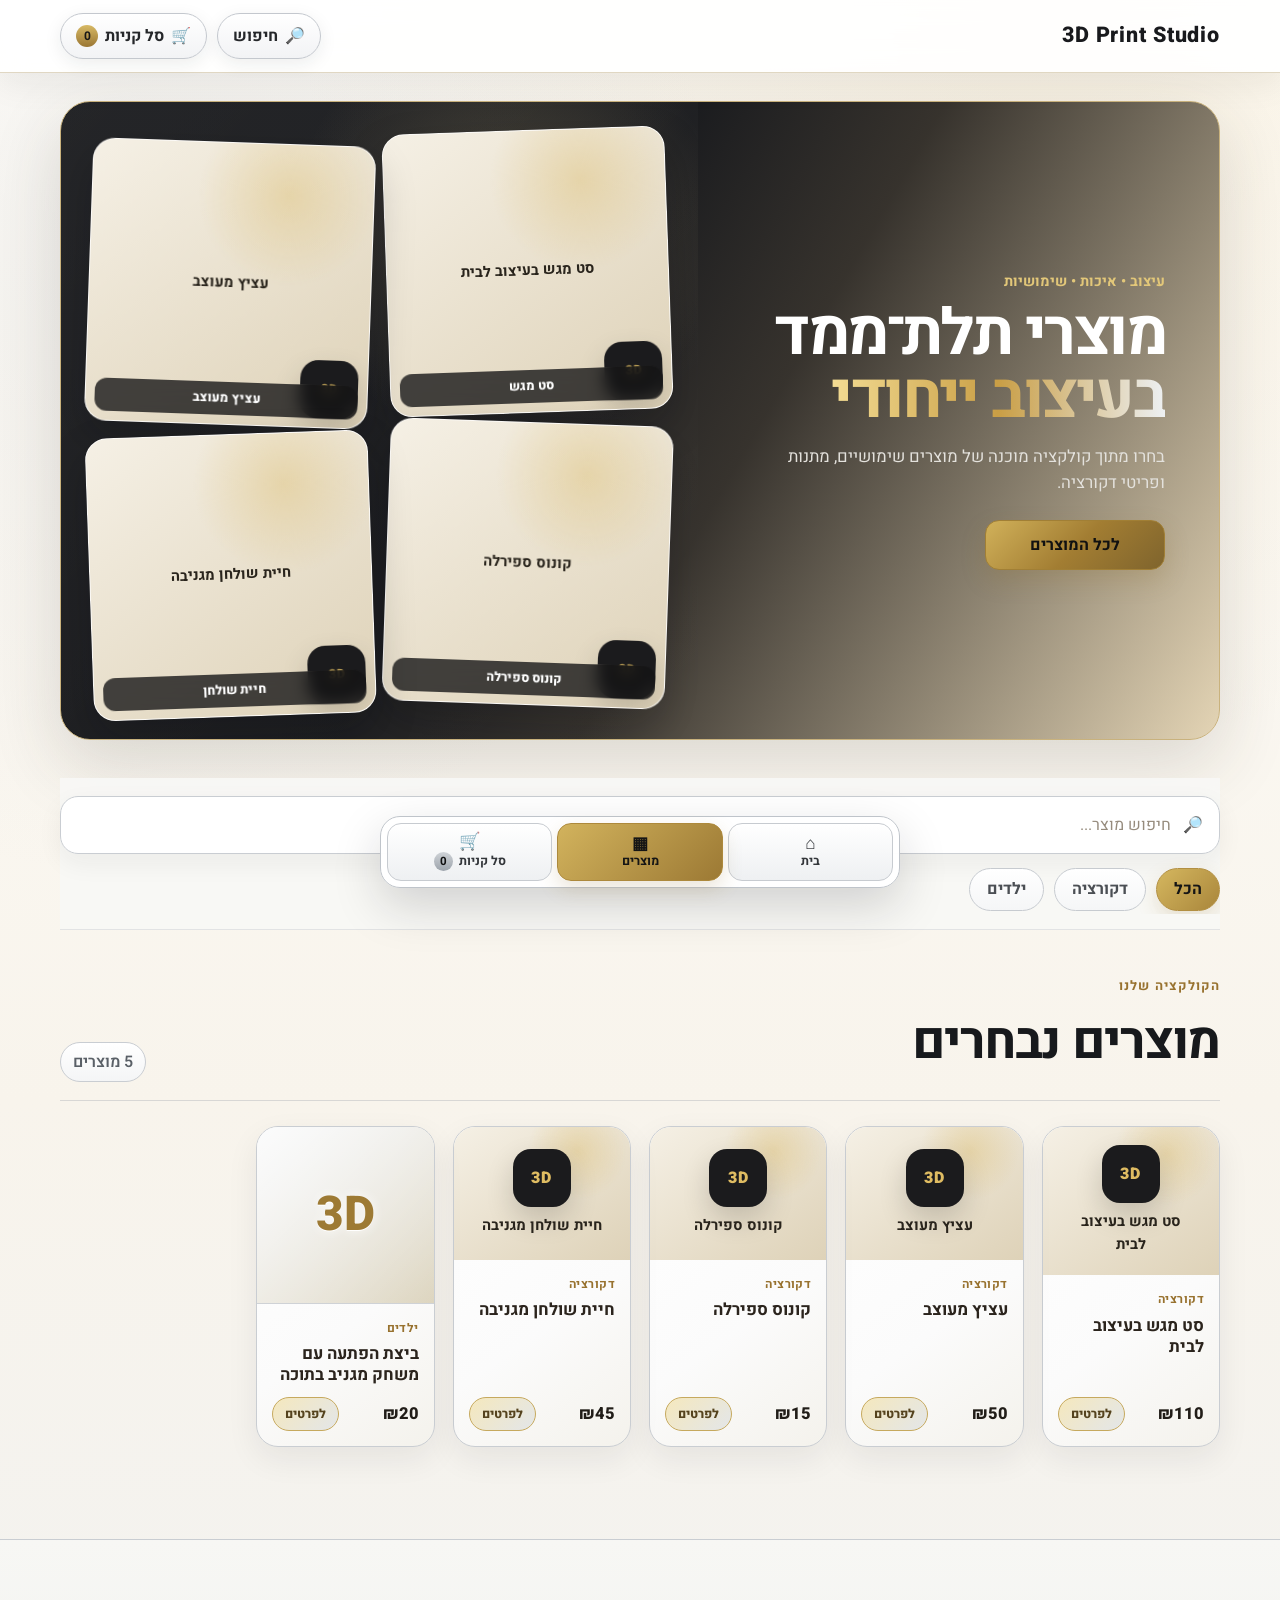
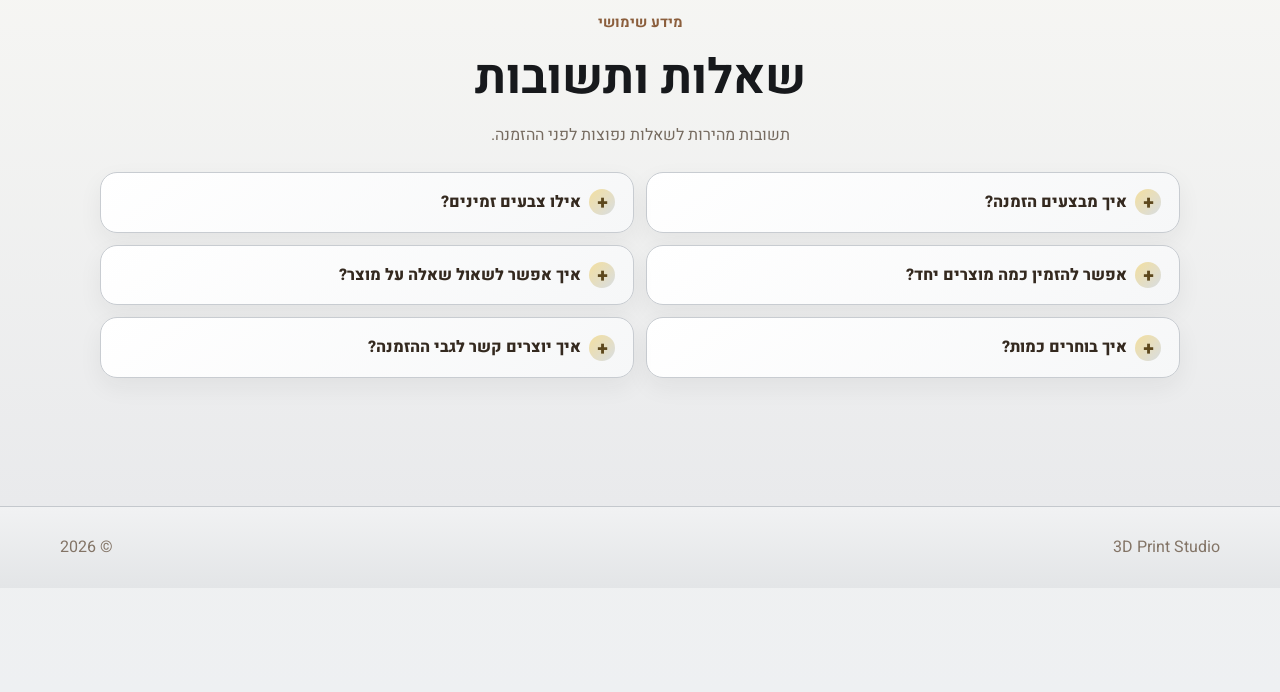
==== commit 5ebe0ea3: "Refresh product data cache" ====
--- a/public/index.html
+++ b/public/index.html
@@ -10,7 +10,7 @@
   <meta name="description" content="מוצרי תלת־ממד מוכנים לבחירה והזמנה." />
   <meta name="robots" content="index,follow" />
   <meta name="theme-color" content="#f7f7f5" />
-  <link rel="stylesheet" href="style.css?v=mobile-fix-20261004-1" />
+  <link rel="stylesheet" href="style.css?v=modal-nav-clearance-20261004-1" />
 </head>
 <body>
   <a class="skip-link" href="#products">דלג למוצרים</a>
@@ -281,7 +281,7 @@
   </footer>
 
   <script src="settings.js"></script>
-  <script src="products.js?v=stable-product-images-20261002-1"></script>
+  <script src="products.js?v=color-fixes-20261004-1"></script>
   <script src="app.js?v=mobile-fix-20261004-1"></script>
 </body>
 </html>
--- a/public/style.css
+++ b/public/style.css
@@ -1814,3 +1814,20 @@
     width:100%!important;
   }
 }
+
+
+/* ===== Keep product actions above fixed mobile navigation ===== */
+@media(max-width:850px){
+  /* The bottom navigation stays untouched. Reserve its visual height for the modal. */
+  .product-modal{
+    padding:0 0 calc(104px + env(safe-area-inset-bottom))!important;
+  }
+  .product-modal-card{
+    max-height:calc(100dvh - 116px - env(safe-area-inset-bottom))!important;
+    border-radius:26px!important;
+    scroll-padding-bottom:28px;
+  }
+  .product-modal-content{
+    padding-bottom:34px!important;
+  }
+}
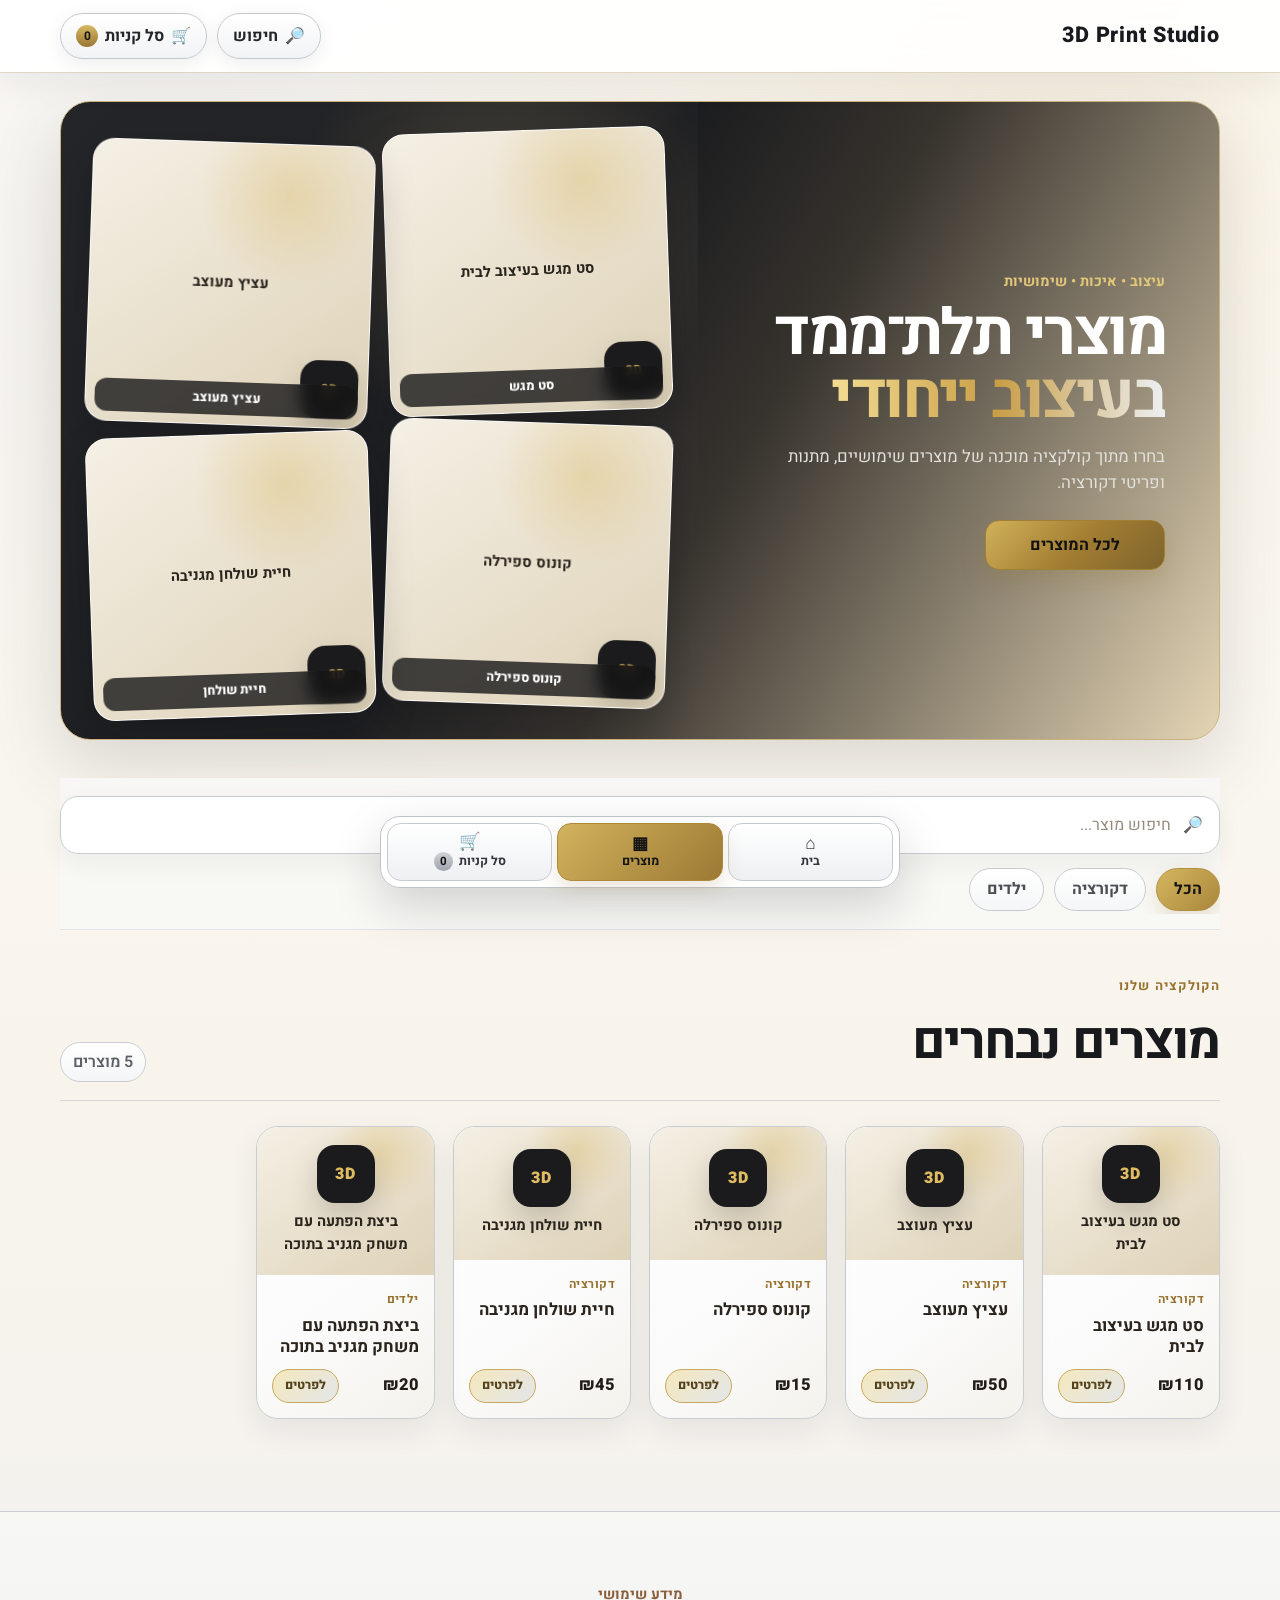
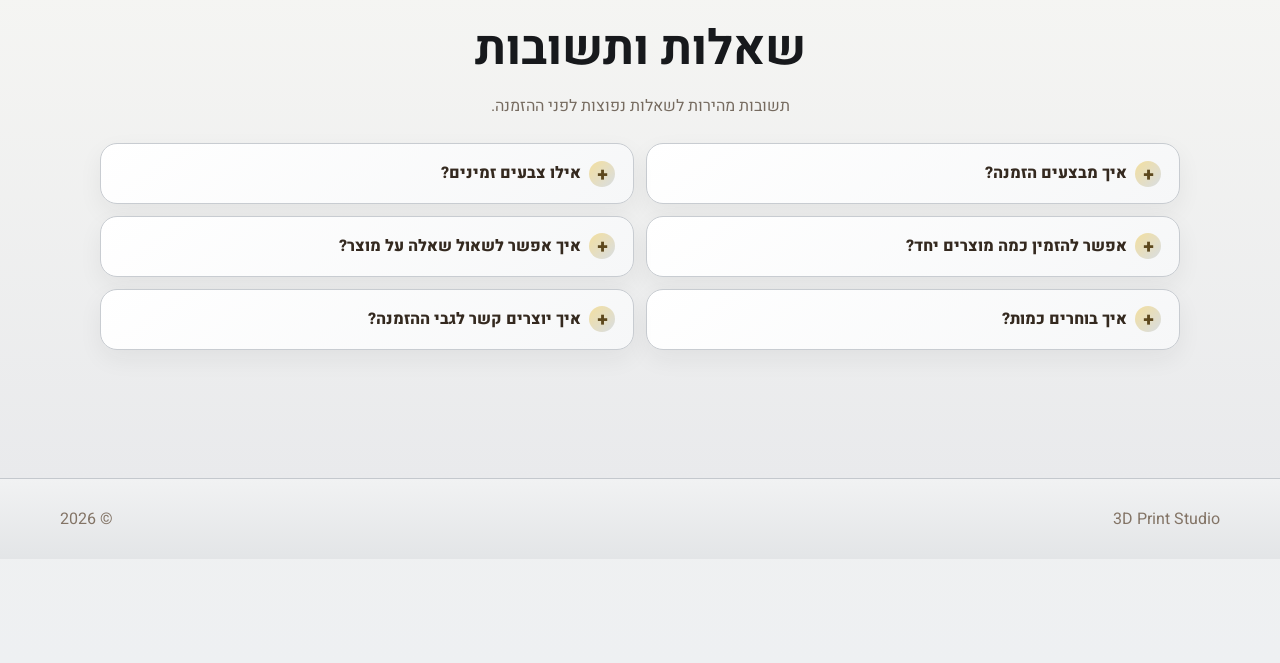
==== commit d3ad9181: "Refresh product image cache" ====
--- a/public/index.html
+++ b/public/index.html
@@ -281,7 +281,7 @@
   </footer>
 
   <script src="settings.js"></script>
-  <script src="products.js?v=color-fixes-20261004-1"></script>
+  <script src="products.js?v=image-fixes-20261004-2"></script>
   <script src="app.js?v=mobile-fix-20261004-1"></script>
 </body>
 </html>
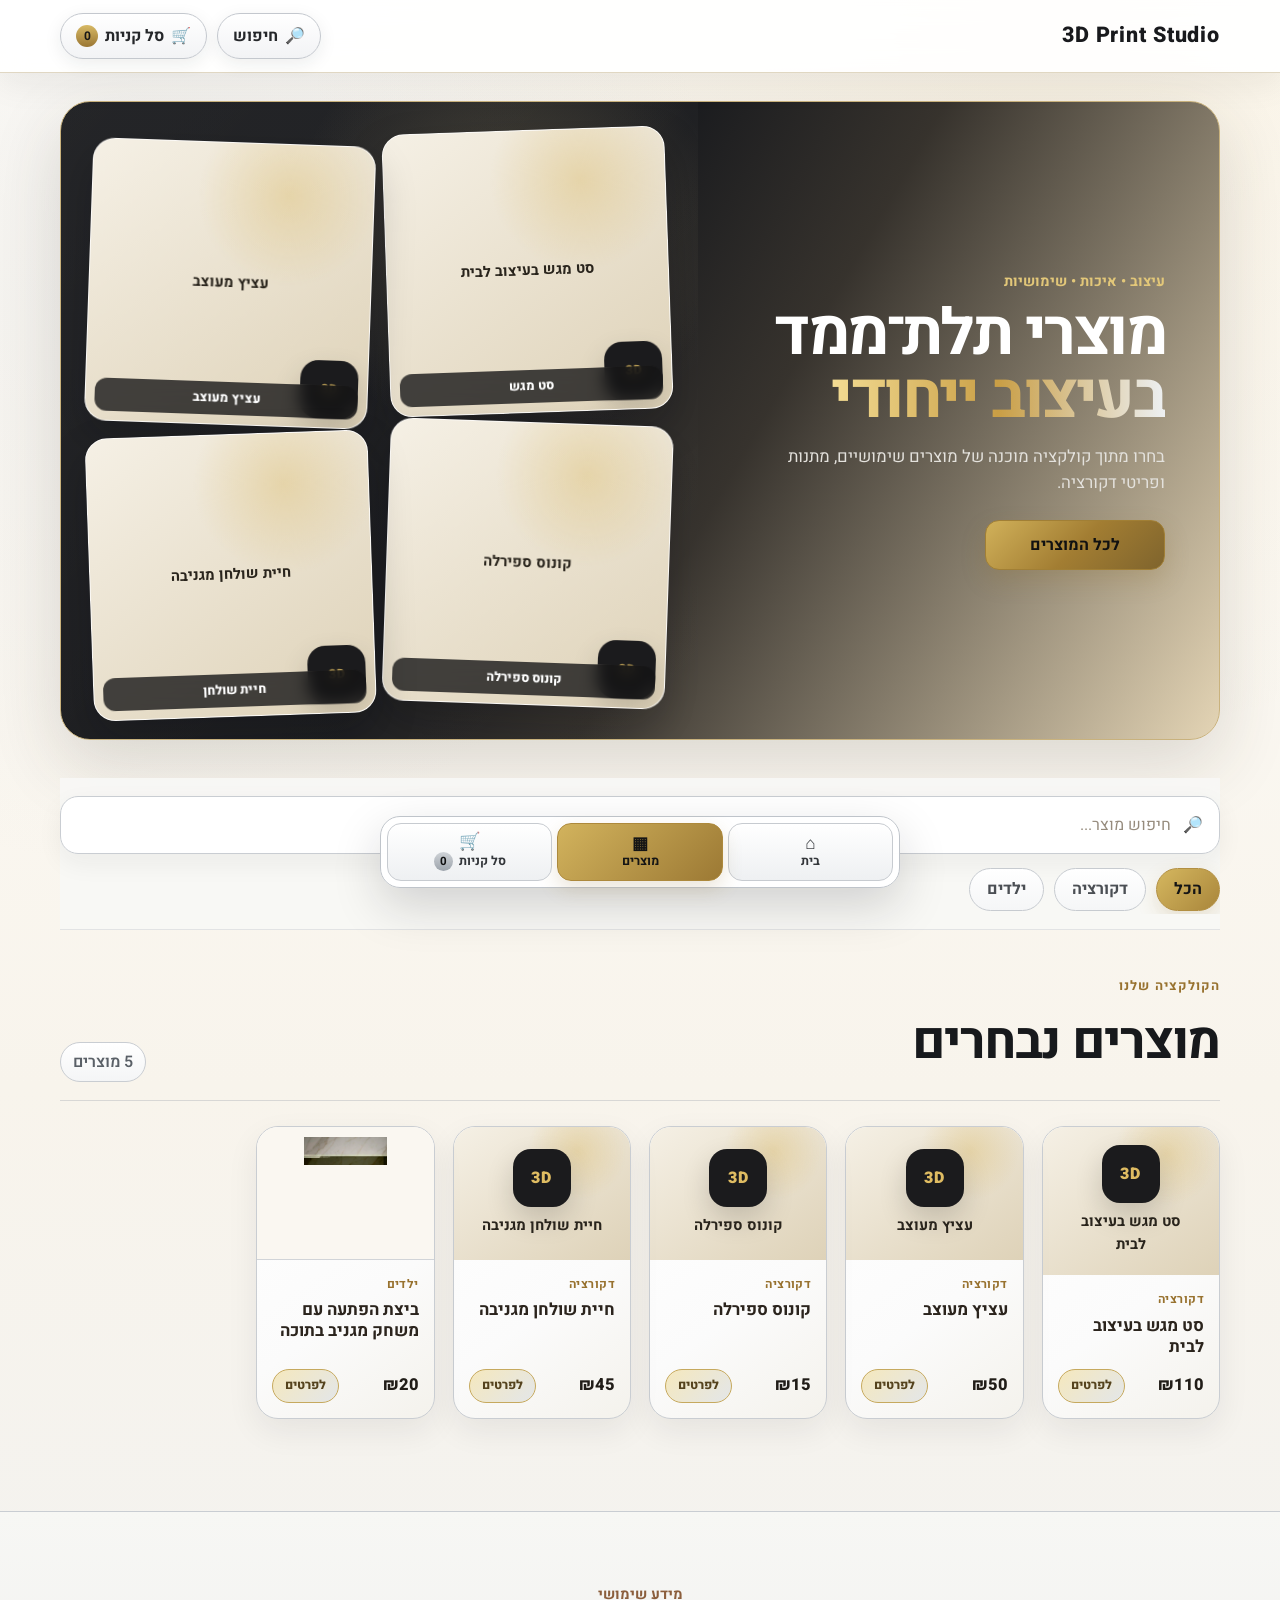
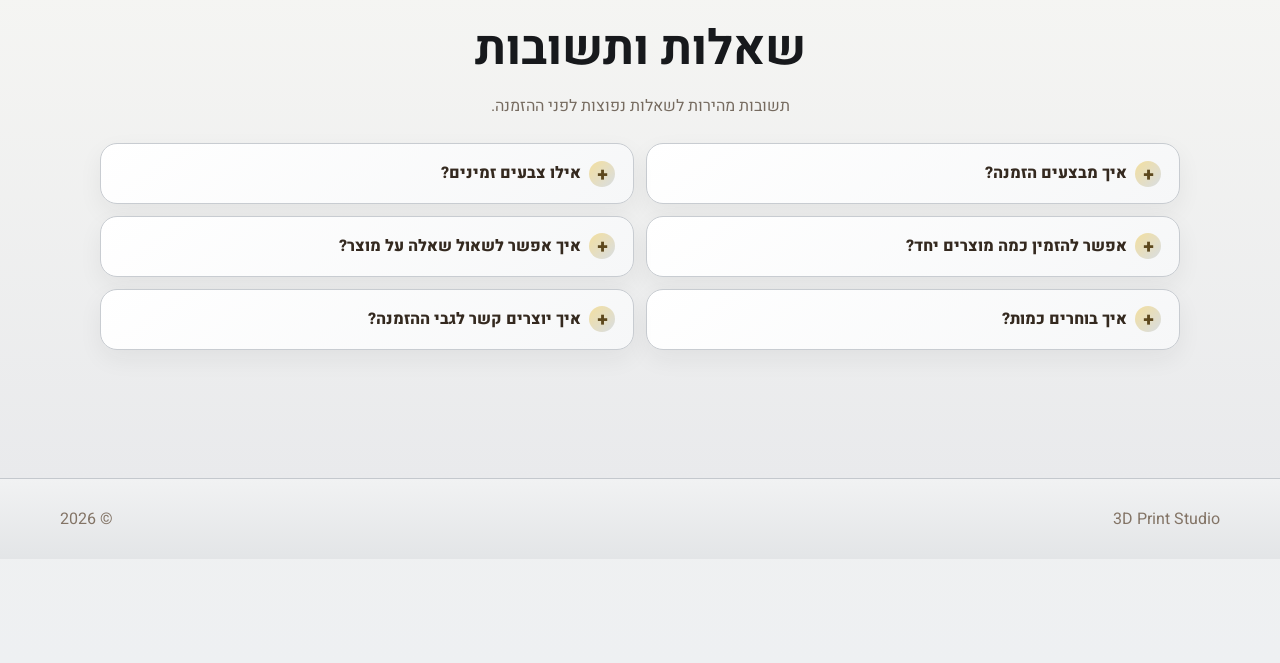
==== commit 716de07b: "Refresh corrected product images" ====
--- a/public/index.html
+++ b/public/index.html
@@ -281,7 +281,7 @@
   </footer>
 
   <script src="settings.js"></script>
-  <script src="products.js?v=image-fixes-20261004-2"></script>
+  <script src="products.js?v=product-image-fixes-20261004-3"></script>
   <script src="app.js?v=mobile-fix-20261004-1"></script>
 </body>
 </html>
